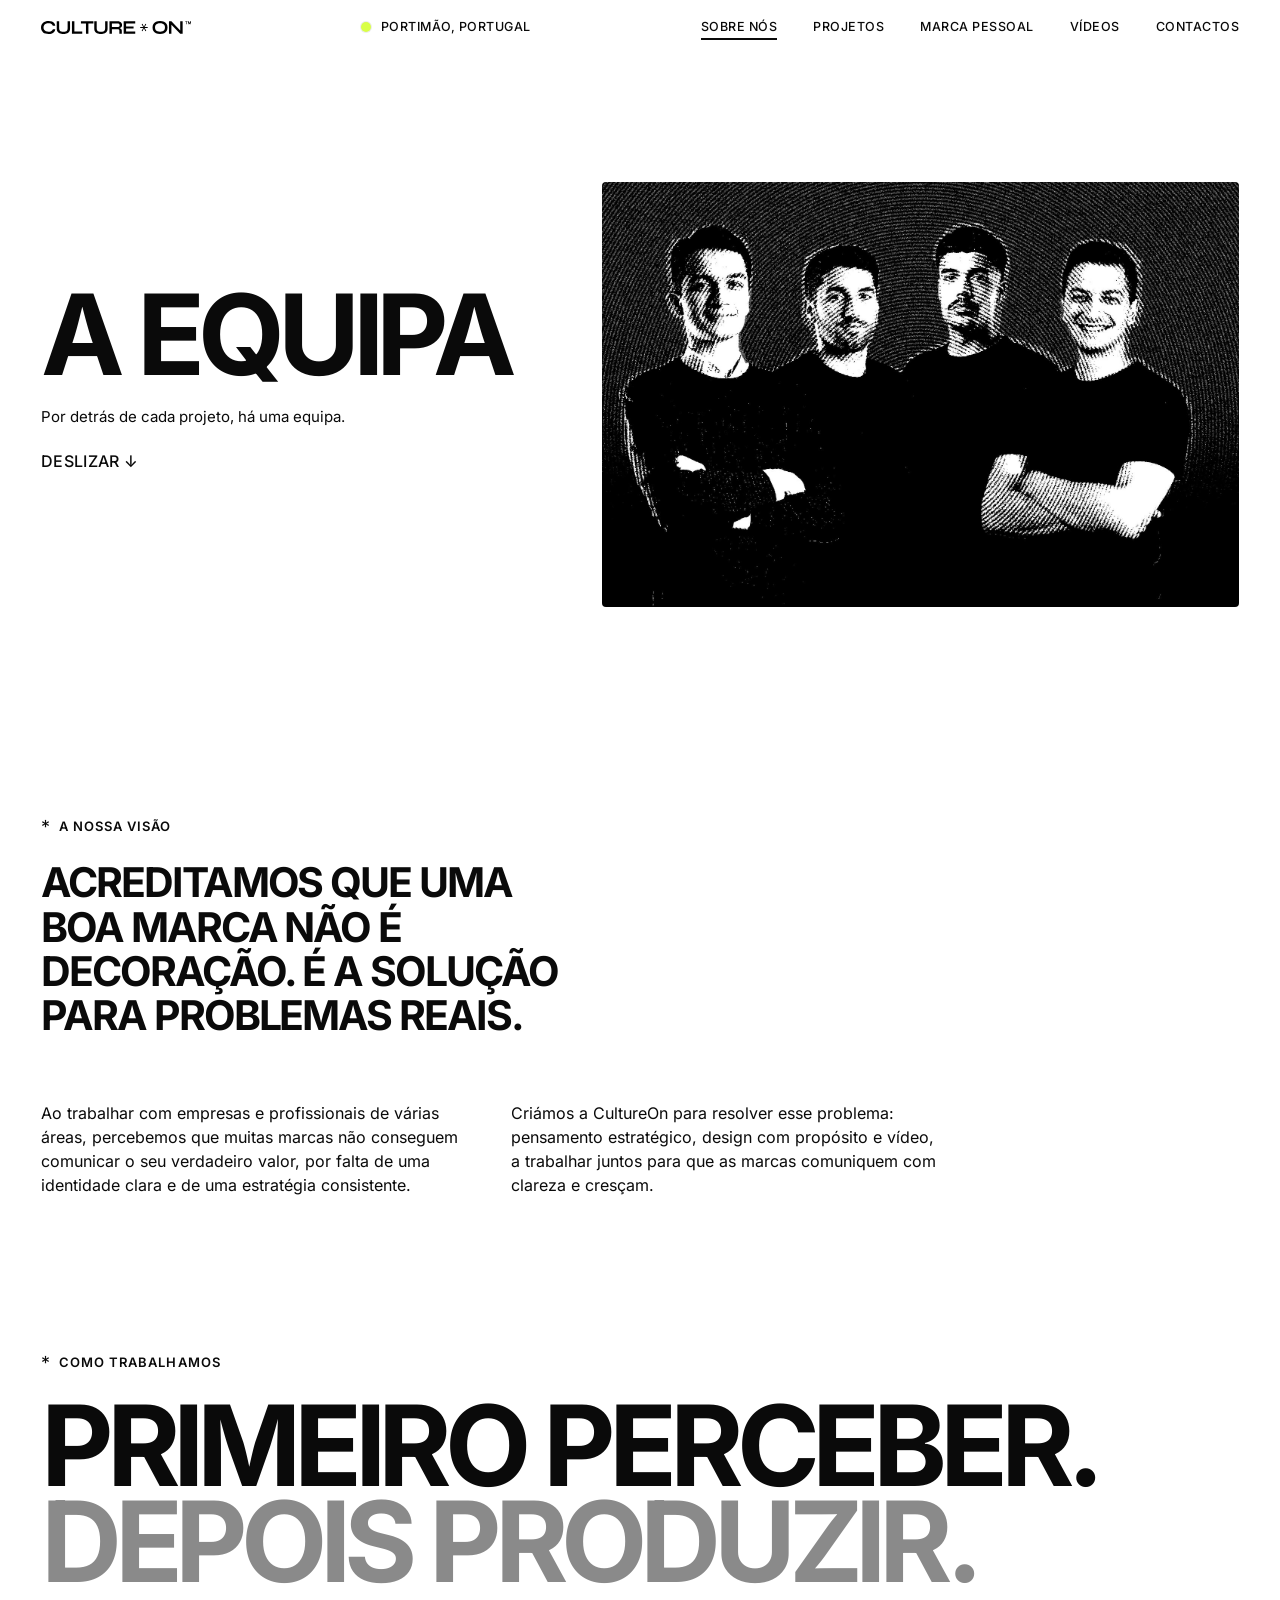
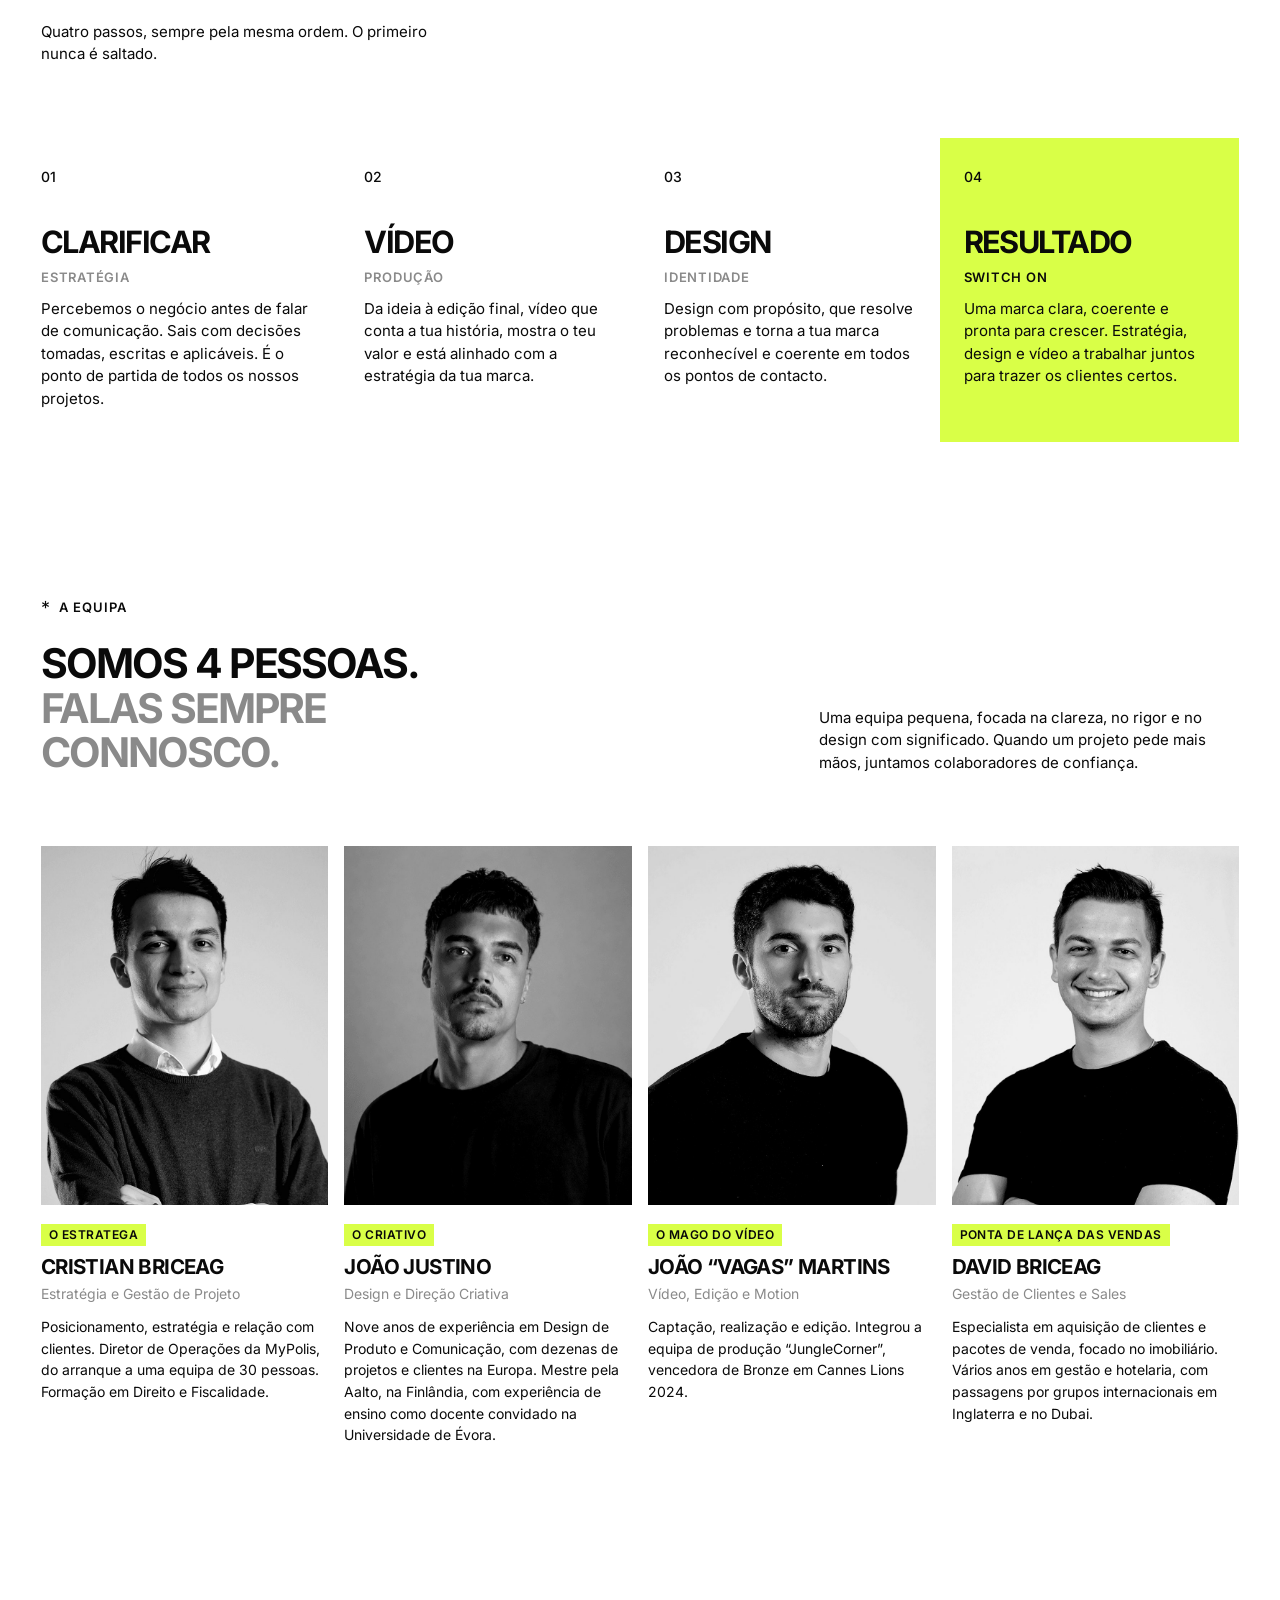
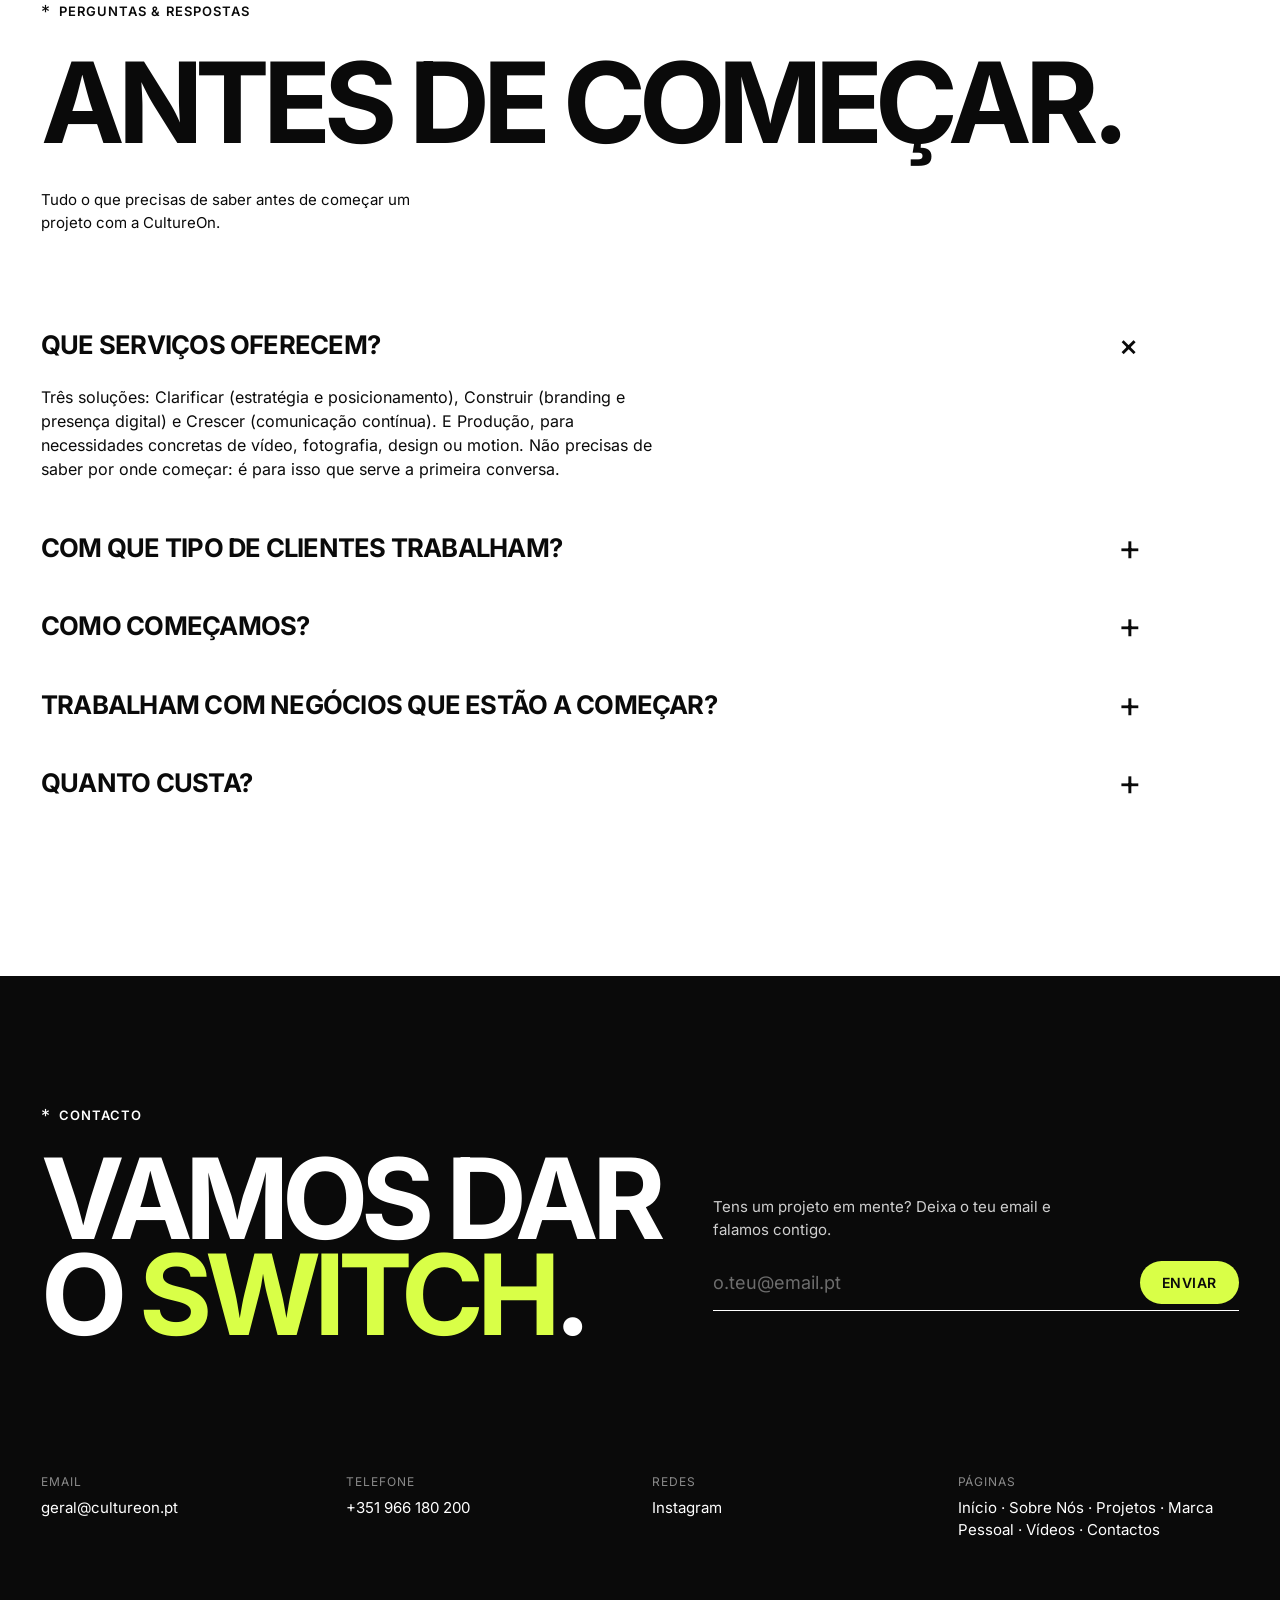
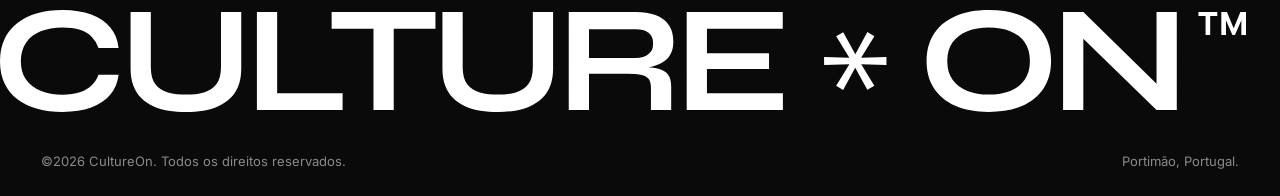
==== about/index.html @ 832c9f86 "Contactos: 'Somos poucos' na segunda linha Co-Authored-By: Claude Opus 5.5 <noreply@anthropic.com> C" ====
<!DOCTYPE html>
<html lang="pt-PT">
<head>
  <meta charset="utf-8">
  <meta name="viewport" content="width=device-width, initial-scale=1">
  <title>Sobre Nós - CULTURE ON</title>
  <!--fav--><link rel="icon" href="../favicon.ico" sizes="any"><link rel="icon" type="image/png" href="../assets/icons/favicon-32.png" media="(prefers-color-scheme: light)"><link rel="icon" type="image/png" href="../assets/icons/favicon-dark-32.png" media="(prefers-color-scheme: dark)"><link rel="apple-touch-icon" href="../assets/icons/apple-touch-icon.png"><!--/fav-->
  <meta name="description" content="Por detrás de cada projeto, há uma equipa. Conhece a CultureOn: estratégia, vídeo e design em Portimão, Algarve.">
  <meta property="og:title" content="Sobre Nós - CULTURE ON">
  <meta property="og:image" content="../assets/img/equipa/equipa.jpg">
  <link rel="preload" href="../assets/fonts/inter-latin-700-normal.woff2" as="font" type="font/woff2" crossorigin>
  <link rel="stylesheet" href="../styles.css?v=e3ad0332">
</head>
<body>

<header class="nav">
  <a href="../" class="nav__logo" aria-label="CultureOn - início">
    <img src="../assets/img/logo.svg" alt="Culture On" width="150" height="12">
  </a>
  <span class="nav__place"><i class="dot" aria-hidden="true"></i>Portimão, Portugal</span>
  <nav class="nav__links" aria-label="Principal">
    <a href="./" aria-current="page">Sobre Nós</a>
    <a href="../projetos/">Projetos</a>
    <a href="../marca-pessoal/">Marca Pessoal</a>
    <a href="../os-nossos-videos/">Vídeos</a>
    <a href="../contactos/">Contactos</a>
  </nav>
  <button class="nav__toggle" aria-label="Abrir menu" aria-expanded="false"><span></span><span></span></button>
</header>

<main>

  <!-- HERO -->
  <section class="hero hero--page hero--team">
    <h1 class="hero__title is-title" style="--fit: 3.48">
      <span>A equipa</span>
    </h1>
    <div class="hero__side">
      <p class="hero__lead">Por detrás de cada projeto, há uma equipa.</p>
      <a href="#visao" class="hero__scroll">Deslizar <span aria-hidden="true">↓</span></a>
    </div>
    <figure class="team-photo">
      <img src="../assets/img/equipa/equipa.jpg" alt="A equipa da CultureOn: Cristian Briceag, João Justino, João Martins e David Briceag">
    </figure>
  </section>


  <!-- VISÃO -->
  <section class="section vision" id="visao">
    <p class="eyebrow">A nossa visão</p>
    <p class="about__statement reveal is-sub">Acreditamos que uma boa marca não é decoração. É a solução para problemas reais.</p>
    <div class="about__cols about__cols--single">
      <p>Ao trabalhar com empresas e profissionais de várias áreas, percebemos que muitas marcas não conseguem comunicar o seu verdadeiro valor, por falta de uma identidade clara e de uma estratégia consistente.</p>
      <p>Criámos a CultureOn para resolver esse problema: pensamento estratégico, design com propósito e vídeo, a trabalhar juntos para que as marcas comuniquem com clareza e cresçam.</p>
    </div>
  </section>

  <!-- COMO TRABALHAMOS -->
  <section class="section process">
    <header class="section__head section__head--split">
      <div>
        <p class="eyebrow">Como trabalhamos</p>
        <h2 class="section__title is-title" style="--fit: 5.14">Primeiro perceber.<br><span class="muted">Depois produzir.</span></h2>
      </div>
      <div class="section__aside">
        <p>Quatro passos, sempre pela mesma ordem.<br class="br-m"> O primeiro nunca é saltado.</p>
      </div>
    </header>

    <ol class="steps">
      <li class="step reveal">
        <span class="step__num">01</span>
        <h3 class="step__name">Clarificar</h3>
        <p class="step__tag">Estratégia</p>
        <p>Percebemos o negócio antes de falar de comunicação. Sais com decisões tomadas, escritas e aplicáveis. É o ponto de partida de todos os nossos projetos.</p>
      </li>
      <li class="step reveal">
        <span class="step__num">02</span>
        <h3 class="step__name">Vídeo</h3>
        <p class="step__tag">Produção</p>
        <p>Da ideia à edição final, vídeo que conta a tua história, mostra o teu valor e está alinhado com a estratégia da tua marca.</p>
      </li>
      <li class="step reveal">
        <span class="step__num">03</span>
        <h3 class="step__name">Design</h3>
        <p class="step__tag">Identidade</p>
        <p>Design com propósito, que resolve problemas e torna a tua marca reconhecível e coerente em todos os pontos de contacto.</p>
      </li>
      <li class="step step--result reveal">
        <span class="step__num">04</span>
        <h3 class="step__name">Resultado</h3>
        <p class="step__tag">Switch ON</p>
        <p>Uma marca clara, coerente e pronta para crescer. Estratégia, design e vídeo a trabalhar juntos para trazer os clientes certos.</p>
      </li>
    </ol>
  </section>

  <!-- EQUIPA -->
  <section class="section team" id="equipa">
    <header class="section__head section__head--split">
      <div>
        <p class="eyebrow">A equipa</p>
        <h2 class="section__title is-sub">Somos 4 pessoas.<br><span class="muted">Falas sempre connosco.</span></h2>
      </div>
      <div class="section__aside">
        <p>Uma equipa pequena, focada na clareza, no rigor e no design com significado. Quando um projeto pede mais mãos, juntamos colaboradores de confiança.</p>
      </div>
    </header>

    <ul class="team__grid">
      <li class="member reveal">
        <div class="member__img"><img src="../assets/img/equipa/cristian-briceag.jpg" alt="Cristian Briceag" loading="lazy"></div>
        <p class="member__nick">O Estratega</p>
        <h3 class="member__name">Cristian Briceag</h3>
        <p class="member__role">Estratégia e Gestão de Projeto</p>
        <p class="member__bio">Posicionamento, estratégia e relação com clientes. Diretor de Operações da MyPolis, do arranque a uma equipa de 30 pessoas. Formação em Direito e Fiscalidade.</p>
      </li>
      <li class="member reveal">
        <div class="member__img"><img src="../assets/img/equipa/joao-justino.jpg" alt="João Justino" loading="lazy"></div>
        <p class="member__nick">O Criativo</p>
        <h3 class="member__name">João Justino</h3>
        <p class="member__role">Design e Direção Criativa</p>
        <p class="member__bio">Nove anos de experiência em Design de Produto e Comunicação, com dezenas de projetos e clientes na Europa. Mestre pela Aalto, na Finlândia, com experiência de ensino como docente convidado na Universidade de Évora.</p>
      </li>
      <li class="member reveal">
        <div class="member__img"><img src="../assets/img/equipa/joao-martins.jpg" alt="João Vagas Martins" loading="lazy"></div>
        <p class="member__nick">O Mago do Vídeo</p>
        <h3 class="member__name">João “Vagas” Martins</h3>
        <p class="member__role">Vídeo, Edição e Motion</p>
        <p class="member__bio">Captação, realização e edição. Integrou a equipa de produção “JungleCorner”, vencedora de Bronze em Cannes Lions 2024.</p>
      </li>
      <li class="member reveal">
        <div class="member__img"><img src="../assets/img/equipa/david-briceag.jpg" alt="David Briceag" loading="lazy"></div>
        <p class="member__nick">Ponta de Lança das Vendas</p>
        <h3 class="member__name">David Briceag</h3>
        <p class="member__role">Gestão de Clientes e Sales</p>
        <p class="member__bio">Especialista em aquisição de clientes e pacotes de venda, focado no imobiliário. Vários anos em gestão e hotelaria, com passagens por grupos internacionais em Inglaterra e no Dubai.</p>
      </li>
    </ul>
  </section>

  <!-- FAQ -->
  <section class="section faq">
    <header class="section__head section__head--split">
      <div>
        <p class="eyebrow">Perguntas &amp; respostas</p>
        <h2 class="section__title is-title" style="--fit: 5.19; --lh: 1">Antes de começar.</h2>
      </div>
      <div class="section__aside">
        <p>Tudo o que precisas de saber antes de começar um projeto com a CultureOn.</p>
      </div>
    </header>

    <div class="faq__list">
      <details class="faq__item" open>
        <summary>Que serviços oferecem?</summary>
        <p>Três soluções: Clarificar (estratégia e posicionamento), Construir (branding e presença digital) e Crescer (comunicação contínua). E Produção, para necessidades concretas de vídeo, fotografia, design ou motion. Não precisas de saber por onde começar: é para isso que serve a primeira conversa.</p>
      </details>
      <details class="faq__item">
        <summary>Com que tipo de clientes trabalham?</summary>
        <p>Empresas, marcas e profissionais que querem comunicar melhor: de negócios locais e marcas de produto a empresas industriais e profissionais que querem construir a sua marca pessoal.</p>
      </details>
      <details class="faq__item">
        <summary>Como começamos?</summary>
        <p>Envia-nos uma mensagem com a tua ideia. Marcamos uma primeira conversa para conhecer o teu negócio e objetivos e, a partir daí, apresentamos uma proposta à tua medida. Todos os projetos arrancam com o Clarificar, para tomarmos as decisões certas antes de criar.</p>
      </details>
      <details class="faq__item">
        <summary>Trabalham com negócios que estão a começar?</summary>
        <p>Sim. Ajudamos marcas novas a nascer com uma base sólida, da estratégia à identidade visual. É nesta fase que o Clarificar faz mais diferença: tomar as decisões certas desde o início poupa tempo e dinheiro mais tarde.</p>
      </details>
      <details class="faq__item">
        <summary>Quanto custa?</summary>
        <p>Depende do âmbito, por isso não publicamos preços. Depois da primeira conversa, recebes uma proposta com âmbito, prazos e investimento. Na Produção, o orçamento é por meia jornada, jornada ou projeto.</p>
      </details>
    </div>
  </section>

</main>

<!-- CONTACTO / FOOTER -->
<footer class="footer" id="contacto">
  <div class="footer__top">
    <div>
      <p class="eyebrow eyebrow--light">Contacto</p>
      <h2 class="footer__title is-title" style="--fit: 4.15">Vamos<br class="br-m"> dar<br class="br-d"><span class="sp-m">&nbsp;</span>o<br class="br-m"> <span class="accent">switch</span>.</h2>
    </div>
    <form class="form" action="https://formspree.io/f/SEU_ID" method="POST">
      <label for="email">Tens um projeto em mente? Deixa o teu email e falamos contigo.</label>
      <div class="form__row">
        <input id="email" name="email" type="email" placeholder="o.teu@email.pt" required autocomplete="email">
        <button type="submit">Enviar</button>
      </div>
      <p class="form__status" role="status" aria-live="polite"></p>
    </form>
  </div>

  <div class="footer__info">
    <div>
      <p class="footer__label">Email</p>
      <a href="mailto:geral@cultureon.pt">geral@cultureon.pt</a>
    </div>
    <div>
      <p class="footer__label">Telefone</p>
      <a href="tel:+351966180200">+351 966 180 200</a>
    </div>
    <div>
      <p class="footer__label">Redes</p>
      <a href="https://www.instagram.com/cultureon.pt">Instagram</a>
    </div>
    <div>
      <p class="footer__label">Páginas</p>
      <a href="../">Início</a> · <a href="./">Sobre Nós</a> · <a href="../projetos/">Projetos</a> · <a href="../marca-pessoal/">Marca Pessoal</a> · <a href="../os-nossos-videos/">Vídeos</a> · <a href="../contactos/">Contactos</a>
    </div>
  </div>

  <div class="footer__marquee" aria-hidden="true"><div class="marquee__track"><div class="marquee__group"><img src="../assets/img/logo-white.svg" alt="" width="1840" height="151"><img src="../assets/img/logo-white.svg" alt="" width="1840" height="151"><img src="../assets/img/logo-white.svg" alt="" width="1840" height="151"><img src="../assets/img/logo-white.svg" alt="" width="1840" height="151"></div><div class="marquee__group"><img src="../assets/img/logo-white.svg" alt="" width="1840" height="151"><img src="../assets/img/logo-white.svg" alt="" width="1840" height="151"><img src="../assets/img/logo-white.svg" alt="" width="1840" height="151"><img src="../assets/img/logo-white.svg" alt="" width="1840" height="151"></div></div></div>

  <div class="footer__bottom">
    <span>©2026 CultureOn. Todos os direitos reservados.</span>
    <span>Portimão, Portugal.</span>
  </div>
</footer>

<script src="../main.js?v=7b4bc948"></script>
</body>
</html>
---- styles.css ----
/* CultureOn
   Títulos: Inter Bold (espaçamento apertado) · Corpo: Inter · Cores: preto, branco, acento #D9FF47 */

@font-face { font-family: "Inter"; font-style: normal; font-weight: 400; font-display: swap; src: url("assets/fonts/inter-latin-400-normal.woff2") format("woff2"); }
@font-face { font-family: "Inter"; font-style: normal; font-weight: 500; font-display: swap; src: url("assets/fonts/inter-latin-500-normal.woff2") format("woff2"); }
@font-face { font-family: "Inter"; font-style: normal; font-weight: 700; font-display: swap; src: url("assets/fonts/inter-latin-700-normal.woff2") format("woff2"); }
@font-face { font-family: "Inter"; font-style: normal; font-weight: 600; font-display: swap; src: url("assets/fonts/inter-latin-600-normal.woff2") format("woff2"); }

:root {
  --black: #0a0a0a;
  --white: #ffffff;
  --grey: #f2f2f2;
  --mid: #8a8a8a;
  --line: #e2e2e2;
  --accent: #d9ff47;
  --pad: clamp(20px, 3.2vw, 48px);
  --display: "Inter", system-ui, sans-serif;
  --body: "Inter", system-ui, sans-serif;
}

*, *::before, *::after { box-sizing: border-box; }
html { scroll-behavior: smooth; }
body {
  margin: 0;
  font-family: var(--body);
  font-size: 16px;
  line-height: 1.5;
  color: var(--black);
  background: var(--white);
  -webkit-font-smoothing: antialiased;
  overflow-x: clip;
}
img, video { display: block; max-width: 100%; }
a { color: inherit; text-decoration: none; }
ul, ol { list-style: none; margin: 0; padding: 0; }
h1, h2, h3, p, figure { margin: 0; }
::selection { background: var(--accent); color: var(--black); }

.accent { color: var(--accent); }
.accent-bg { background: var(--accent); padding: 0 .12em; }
.muted { color: var(--mid); }
mark { background: var(--accent); color: inherit; padding: 0 .08em; }

/* ---------- NAV ---------- */
.nav {
  position: sticky; top: 0; z-index: 50;
  display: grid; grid-template-columns: 1fr auto 1fr; align-items: center;
  padding: 18px var(--pad);
  background: rgba(255,255,255,.88);
  backdrop-filter: blur(10px); -webkit-backdrop-filter: blur(10px);
  border-bottom: 1px solid transparent;
  transition: border-color .3s;
}
.nav.is-scrolled { border-color: var(--line); }
.nav__logo img { width: 150px; height: auto; }
.nav__place { font-size: 14px; display: flex; align-items: center; gap: 8px; }
.dot { width: 10px; height: 10px; border-radius: 50%; background: var(--accent); box-shadow: 0 0 0 1px rgba(0,0,0,.08); animation: pulse 2.4s infinite; }
@keyframes pulse { 50% { box-shadow: 0 0 0 6px rgba(217,255,71,.35); } }
.nav__links { justify-self: end; display: flex; gap: 28px; font-size: 14px; font-weight: 500; }
.nav__links a { position: relative; }
.nav__links a::after {
  content: ""; position: absolute; left: 0; right: 0; bottom: -3px; height: 2px;
  background: var(--black); transform: scaleX(0); transform-origin: left; transition: transform .25s;
}
.nav__links a:hover::after { transform: scaleX(1); }
.nav__toggle { display: none; }

/* ---------- HERO ---------- */
.hero, .case__head, .case__next, .footer { container-type: inline-size; }
.hero {
  display: grid; grid-template-columns: 1fr; gap: clamp(28px, 4vw, 56px);
  padding: clamp(80px, 14vh, 160px) var(--pad) clamp(40px, 6vh, 72px);
}
.hero__title {
  font-family: var(--display); font-weight: 700; text-transform: uppercase;
  /* --fit = largura (em) da palavra mais longa; garante que nunca sai do ecrã */
  font-size: min(112px, calc(100cqi / var(--fit, 8))); line-height: 1.08; letter-spacing: -.065em;
}
.hero__title span { display: block; }
.hero__title .accent { color: var(--accent); }
.hero__side { display: flex; justify-content: space-between; align-items: flex-end; gap: 24px 40px; flex-wrap: wrap; }
.hero__lead { max-width: 480px; font-size: clamp(15px, 1.05vw, 17px); line-height: 1.5; }
.hero__scroll { text-transform: uppercase; font-weight: 500; letter-spacing: .02em; }
.hero__scroll span { display: inline-block; animation: bob 1.6s ease-in-out infinite; }
@keyframes bob { 50% { transform: translateY(4px); } }

/* ---------- REEL ---------- */
.reel { padding: 0 var(--pad); }
.reel__track {
  display: grid; grid-auto-flow: column; grid-auto-columns: minmax(240px, 1fr); gap: 12px;
  overflow-x: auto; scroll-snap-type: x mandatory; scrollbar-width: none;
}
.reel__track::-webkit-scrollbar { display: none; }
.reel__item { aspect-ratio: 900 / 1100; background: var(--grey); overflow: hidden; scroll-snap-align: start; }
.reel__item video { width: 100%; height: 100%; object-fit: cover; }

/* ---------- SECTIONS ---------- */
.section { padding: clamp(80px, 12vw, 160px) var(--pad) 0; }
.eyebrow {
  display: inline-flex; align-items: center; gap: 8px;
  font-size: 13px; font-weight: 600; text-transform: uppercase; letter-spacing: .08em; margin-bottom: 24px;
}
.eyebrow::before { content: "*"; font-weight: 400; font-size: 18px; line-height: 1; }
.section__title {
  font-family: var(--display); font-weight: 700; text-transform: uppercase;
  font-size: clamp(26px, 3.2vw, 48px); line-height: 1.08; letter-spacing: -.065em; max-width: 16ch;
}
.section__head { margin-bottom: clamp(40px, 6vw, 72px); }
.section__head--split { display: flex; justify-content: space-between; align-items: flex-end; gap: 32px; flex-wrap: wrap; }
.section__aside { max-width: 420px; display: flex; flex-direction: column; gap: 16px; font-size: 15px; line-height: 1.5; }
.pill {
  display: inline-block; background: var(--accent); border-radius: 999px;
  padding: 0 .35em; line-height: 1.05; vertical-align: .04em;
}
.link-arrow { font-weight: 600; text-transform: uppercase; font-size: 14px; letter-spacing: .04em; display: inline-flex; gap: 8px; }
.link-arrow span { transition: transform .25s; }
.link-arrow:hover span { transform: translateX(5px); }

/* ---------- SERVICES ---------- */
.services__list { border-top: 1px solid var(--black); }
.service {
  display: grid; grid-template-columns: 80px 1fr 1fr; gap: var(--pad); align-items: start;
  padding: 32px 0; border-bottom: 1px solid var(--black);
  transition: background .3s, padding .3s;
}
.service:hover { background: var(--accent); padding-left: 16px; padding-right: 16px; }
.service__num { font-size: 14px; font-weight: 500; padding-top: .6em; }
.service__name {
  font-family: var(--display); font-weight: 700; text-transform: uppercase;
  font-size: clamp(24px, 3vw, 44px); line-height: 1.08; letter-spacing: -.05em;
}
.service__name sup { font-family: var(--body); font-weight: 400; font-size: .5em; }
.service__body p { max-width: 46ch; margin-bottom: 18px; }
.tags { display: flex; flex-wrap: wrap; gap: 8px; }
.tags li { border: 1px solid var(--black); border-radius: 999px; padding: 4px 12px; font-size: 13px; font-weight: 500; }

/* ---------- PROJECTS ---------- */
.projects__grid { display: grid; grid-template-columns: 1fr 1fr; gap: clamp(24px, 3vw, 40px) 16px; }
.project__img { aspect-ratio: 16 / 10; overflow: hidden; background: var(--grey); margin-bottom: 14px; }
.project__img img { width: 100%; height: 100%; object-fit: cover; transition: transform .7s cubic-bezier(.2,.7,.2,1); }
.project:hover .project__img img { transform: scale(1.04); }
.project__meta { display: flex; justify-content: space-between; align-items: baseline; gap: 12px; }
.project__meta h3 { font-family: var(--display); font-weight: 700; font-size: clamp(18px, 1.6vw, 24px); text-transform: uppercase; letter-spacing: -.03em; }
.project__meta span { font-size: 14px; color: var(--mid); }
.project__tags { font-size: 14px; color: var(--mid); margin-top: 4px; }

/* ---------- ABOUT ---------- */
.about__statement {
  font-family: var(--display); font-weight: 700; text-transform: uppercase;
  font-size: clamp(24px, 3.2vw, 48px); line-height: 1.08; letter-spacing: -.065em; max-width: 20ch;
  margin-bottom: clamp(40px, 5vw, 64px);
}
.about__statement sup { font-size: .35em; }
.about__cols { display: grid; grid-template-columns: 1fr 1fr auto; gap: var(--pad); align-items: start; max-width: 1100px; margin-left: auto; }

/* ---------- CLIENTS ---------- */
.clients { padding-bottom: clamp(80px, 12vw, 160px); }
.clients__title {
  font-family: var(--display); font-weight: 700; text-transform: uppercase;
  font-size: clamp(24px, 2.6vw, 40px); letter-spacing: -.03em; margin-bottom: 32px;
}
.clients__grid { display: grid; grid-template-columns: repeat(6, minmax(0, 1fr)); border-top: 1px solid var(--line); border-left: 1px solid var(--line); }
.clients__grid li {
  aspect-ratio: 3 / 2; position: relative;
  border-right: 1px solid var(--line); border-bottom: 1px solid var(--line);
}
.clients__grid img { position: absolute; inset: 22% 16%; width: 68%; height: 56%; object-fit: contain; filter: grayscale(1); opacity: .75; transition: opacity .25s; }
.clients__grid li:hover img { opacity: 1; }

/* ---------- FOOTER ---------- */
.footer { background: var(--black); color: var(--white); padding: clamp(72px, 10vw, 140px) var(--pad) 24px; overflow: hidden; }
.eyebrow--light { color: var(--white); }
.footer__top { display: grid; grid-template-columns: 1.2fr 1fr; gap: var(--pad); align-items: end; margin-bottom: clamp(56px, 8vw, 110px); }
.footer__title {
  font-family: var(--display); font-weight: 700; text-transform: uppercase;
  font-size: clamp(36px, 5vw, 76px); line-height: 1.08; letter-spacing: -.065em;
}
.footer__top > * { min-width: 0; }
.form button { flex-shrink: 0; }
.form label { display: block; font-size: 15px; color: #cfcfcf; margin-bottom: 14px; max-width: 40ch; }
.form__row { display: flex; border-bottom: 1px solid var(--white); }
.form input {
  flex: 1; min-width: 0; background: none; border: 0; color: var(--white);
  font: inherit; font-size: 18px; padding: 14px 0; outline: none;
}
.form input::placeholder { color: #6d6d6d; }
.form button {
  background: var(--accent); color: var(--black); border: 0; cursor: pointer;
  font: 600 14px var(--body); text-transform: uppercase; letter-spacing: .04em;
  padding: 0 22px; margin: 6px 0; border-radius: 999px; transition: transform .2s;
}
.form button:hover { transform: scale(1.04); }
.form__status { min-height: 1.5em; margin-top: 10px; font-size: 14px; color: var(--accent); }

.footer__info { display: grid; grid-template-columns: repeat(4, 1fr); gap: 24px; padding: 28px 0; border-top: 1px solid #2a2a2a; font-size: 15px; }
.footer__info a:hover { color: var(--accent); }
.footer__label { font-size: 12px; text-transform: uppercase; letter-spacing: .08em; color: var(--mid); margin-bottom: 6px; }
/* Logo em loop, da direita para a esquerda */
.footer__marquee { overflow: hidden; margin: 32px calc(var(--pad) * -1); padding: 8px 0; }
.marquee__track { display: flex; width: max-content; animation: marquee 32s linear infinite; }
.marquee__group { display: flex; flex-shrink: 0; }
.marquee__group img { height: clamp(44px, 8vw, 120px); width: auto; max-width: none; margin-right: clamp(40px, 6vw, 96px); }
@keyframes marquee { to { transform: translateX(-50%); } }
.footer__marquee:hover .marquee__track { animation-play-state: paused; }
.footer__bottom { display: flex; justify-content: space-between; font-size: 13px; color: var(--mid); }

/* ================= SOBRE ================= */
.nav__links a[aria-current="page"]::after { transform: scaleX(1); }
.hero--page .hero__title { font-size: min(84px, calc(100cqi / var(--fit, 8))); }
.team-photo { margin: 0 var(--pad); aspect-ratio: 16 / 8; overflow: hidden; background: var(--black); }
.team-photo img { width: 100%; height: 100%; object-fit: cover; object-position: center 30%; }
.about__cols--single { grid-template-columns: 1fr 1fr; max-width: 900px; }

.steps { display: grid; grid-template-columns: repeat(4, minmax(0, 1fr)); border-top: 1px solid var(--black); }
.step { padding: 28px 24px 32px 0; border-right: 1px solid var(--line); display: flex; flex-direction: column; gap: 10px; }
.step + .step { padding-left: 24px; }
.step:last-child { border-right: 0; }
.step__num { font-size: 14px; font-weight: 500; margin-bottom: 28px; }
.step__name { font-family: var(--display); font-weight: 700; text-transform: uppercase; font-size: clamp(24px, 2.4vw, 36px); line-height: 1.08; letter-spacing: -.05em; }
.step__tag { font-size: 13px; font-weight: 600; text-transform: uppercase; letter-spacing: .06em; color: var(--mid); }
.step p:last-child { font-size: 15px; }
.step--result { background: var(--accent); padding-left: 24px; padding-right: 24px; }
.step--result .step__tag { color: var(--black); }

.team__grid { display: grid; grid-template-columns: repeat(4, minmax(0, 1fr)); gap: 16px; }
.member__img { aspect-ratio: 4 / 5; overflow: hidden; background: var(--grey); margin-bottom: 16px; }
.member__img img { width: 100%; height: 100%; object-fit: cover; filter: grayscale(1); transition: transform .7s cubic-bezier(.2,.7,.2,1); }
.member:hover .member__img img { transform: scale(1.04); }
.member__nick { display: inline-block; background: var(--accent); font-size: 12px; font-weight: 600; text-transform: uppercase; letter-spacing: .04em; padding: 2px 8px; margin-bottom: 10px; }
.member__name { font-family: var(--display); font-weight: 700; text-transform: uppercase; font-size: clamp(18px, 1.6vw, 22px); letter-spacing: -.03em; line-height: 1.1; }
.member__role { font-size: 14px; color: var(--mid); margin: 4px 0 12px; }
.member__bio { font-size: 14px; line-height: 1.55; }

.faq { padding-bottom: clamp(80px, 12vw, 160px); }
.faq__list { border-top: 1px solid var(--black); max-width: 1100px; margin-left: auto; }
.faq__item { border-bottom: 1px solid var(--black); }
.faq__item summary {
  list-style: none; cursor: pointer; display: flex; justify-content: space-between; align-items: center; gap: 24px;
  padding: 26px 0; font-family: var(--display); font-weight: 700; text-transform: uppercase;
  font-size: clamp(18px, 2vw, 28px); letter-spacing: -.03em;
}
.faq__item summary::-webkit-details-marker { display: none; }
.faq__item summary::after { content: "+"; font-family: var(--body); font-weight: 400; font-size: 1.4em; line-height: 1; transition: transform .25s; }
.faq__item[open] summary::after { transform: rotate(45deg); }
.faq__item summary:hover { color: var(--mid); }
.faq__item p { max-width: 62ch; padding: 0 0 28px; }

@media (max-width: 900px) {
  .team-photo { aspect-ratio: 4 / 3; }
  .about__cols--single { grid-template-columns: 1fr; }
  .steps { grid-template-columns: 1fr; }
  .step, .step + .step { padding: 24px 0; border-right: 0; border-bottom: 1px solid var(--line); }
  .step__num { margin-bottom: 8px; }
  .step.step--result { padding: 28px 22px 32px; margin-top: 8px; }
  .team__grid { grid-template-columns: 1fr 1fr; gap: 24px 12px; }
}

/* ================= COMPONENTES PARTILHADOS ================= */
.hero--compact { padding-top: clamp(64px, 10vh, 120px); }
.hero--page .hero__title--md { font-size: min(64px, calc(100cqi / var(--fit, 8))); line-height: 1.08; }
.hero__title--md span span { display: inline; }
.accent-inline { background: var(--accent); padding: 0 .08em; }
.section--tight { padding-top: clamp(24px, 4vw, 48px); }

.filters { display: flex; flex-wrap: wrap; gap: 8px; margin-bottom: 32px; }
.filters--end { justify-content: flex-end; margin: 0; }
.chip {
  font: 500 14px var(--body); color: var(--black); background: none; cursor: pointer;
  border: 1px solid var(--black); border-radius: 999px; padding: 7px 16px; transition: background .2s;
}
.chip:hover, .chip.is-active { background: var(--accent); }
.filters__empty { padding: 40px 0; color: var(--mid); }
.project.is-hidden { display: none; }

.btn {
  display: inline-flex; align-items: center; gap: 10px; cursor: pointer;
  background: var(--black); color: var(--white); border: 0; border-radius: 999px;
  font: 600 14px var(--body); text-transform: uppercase; letter-spacing: .04em; padding: 16px 26px;
  transition: background .2s, color .2s;
}
.btn:hover { background: var(--accent); color: var(--black); }
.cta-band {
  display: flex; justify-content: space-between; align-items: center; gap: 24px; flex-wrap: wrap;
  padding-bottom: clamp(80px, 10vw, 140px);
}
.cta-band__text { font-family: var(--display); font-weight: 700; text-transform: uppercase; font-size: clamp(24px, 2.8vw, 40px); line-height: 1.08; letter-spacing: -.065em; }

/* ================= CASO DE ESTUDO ================= */
.case__head { padding: clamp(48px, 8vh, 96px) var(--pad) clamp(32px, 4vw, 48px); }
.link-arrow--back { margin-bottom: 32px; }
.link-arrow--back:hover span { transform: translateX(-5px); }
.case__title { font-family: var(--display); font-weight: 700; text-transform: uppercase; font-size: min(72px, calc(100cqi / var(--fit, 8))); line-height: 1.08; letter-spacing: -.065em; margin-bottom: clamp(32px, 4vw, 56px); }
.case__meta { display: grid; grid-template-columns: repeat(4, minmax(0, 1fr)); gap: 24px; margin: 0; border-top: 1px solid var(--black); padding-top: 20px; }
.case__meta dt { font-size: 12px; text-transform: uppercase; letter-spacing: .08em; color: var(--mid); margin-bottom: 6px; }
.case__meta dd { margin: 0; font-size: 15px; font-weight: 500; }
.case__cover { margin: 0 var(--pad); aspect-ratio: 16 / 9; overflow: hidden; background: var(--grey); }
.case__cover img { width: 100%; height: 100%; object-fit: cover; }
.case__body { padding: clamp(64px, 9vw, 128px) var(--pad); display: grid; gap: clamp(40px, 5vw, 72px); max-width: 1200px; margin-left: auto; }
.case__block { display: grid; grid-template-columns: 1fr 1.6fr; gap: var(--pad); border-top: 1px solid var(--black); padding-top: 20px; }
.case__block h2 { font-family: var(--display); font-weight: 700; text-transform: uppercase; font-size: clamp(20px, 2vw, 28px); letter-spacing: -.03em; line-height: 1.08; }
.case__block p { font-size: clamp(15px, 1.05vw, 17px); line-height: 1.6; max-width: 68ch; }
.case__gallery { display: grid; grid-template-columns: 1fr 1fr; gap: 16px; padding: 0 var(--pad) clamp(64px, 9vw, 128px); }
.case__gallery figure { margin: 0; background: var(--grey); }
.case__gallery figure.is-wide { grid-column: 1 / -1; }
.case__gallery img { width: 100%; height: auto; }
.case__next {
  display: flex; flex-direction: column; gap: 8px; padding: clamp(48px, 7vw, 96px) var(--pad);
  border-top: 1px solid var(--black); transition: background .3s;
}
.case__next:hover { background: var(--accent); }
.case__next-label { font-size: 13px; font-weight: 600; text-transform: uppercase; letter-spacing: .08em; }
.case__next-title { font-family: var(--display); font-weight: 700; text-transform: uppercase; font-size: min(64px, calc(100cqi / var(--fit, 8))); line-height: 1.08; letter-spacing: -.065em; }

/* ================= VÍDEOS ================= */
.vsection { --ratio: 9 / 16; }
.vsection + .vsection { padding-top: clamp(64px, 8vw, 112px); }
.vsection__head { display: flex; align-items: baseline; gap: 20px; border-bottom: 1px solid var(--black); padding-bottom: 16px; margin-bottom: 24px; }
.vsection__num { font-size: 14px; font-weight: 500; }
.vsection__head .section__title { max-width: none; }
.vsection__count { margin-left: auto; font-size: 14px; color: var(--mid); }
.vgrid { display: grid; grid-template-columns: repeat(4, minmax(0, 1fr)); gap: 28px 12px; }
.vcard__player {
  position: relative; display: block; width: 100%; aspect-ratio: var(--ratio); padding: 0; border: 0; cursor: pointer;
  background: var(--black); overflow: hidden; margin-bottom: 12px;
}
.vcard__player img { width: 100%; height: 100%; object-fit: cover; opacity: .9; transition: transform .6s cubic-bezier(.2,.7,.2,1), opacity .3s; }
.vcard__player:hover img { transform: scale(1.04); opacity: 1; }
.vcard__player iframe { position: absolute; inset: 0; width: 100%; height: 100%; border: 0; }
.vcard__play {
  position: absolute; left: 50%; top: 50%; width: 64px; height: 64px; margin: -32px 0 0 -32px;
  border-radius: 50%; background: var(--accent); transition: transform .25s;
}
.vcard__play::after { content: ""; position: absolute; left: 26px; top: 21px; border-left: 16px solid var(--black); border-top: 11px solid transparent; border-bottom: 11px solid transparent; }
.vcard__player:hover .vcard__play { transform: scale(1.1); }
.vcard__name { font-family: var(--display); font-weight: 700; text-transform: uppercase; font-size: 17px; letter-spacing: -.03em; line-height: 1.15; }
.vcard__client { font-size: 14px; color: var(--mid); }

/* ================= CONTACTOS ================= */
.contact { display: grid; grid-template-columns: 1fr 1.5fr; gap: clamp(40px, 6vw, 96px); padding-bottom: clamp(80px, 10vw, 140px); align-items: start; }
.contact__info { display: grid; gap: 32px; border-top: 1px solid var(--black); padding-top: 24px; }
.contact__big { font-family: var(--display); font-weight: 700; font-size: clamp(18px, 1.7vw, 24px); line-height: 1.25; letter-spacing: -.03em; }
a.contact__big:hover { background: var(--accent); }
.contact__note { font-size: 14px; color: var(--mid); margin-top: 4px; }
.form--full { display: grid; grid-template-columns: 1fr 1fr; gap: 28px 24px; border-top: 1px solid var(--black); padding-top: 24px; }
.field { display: flex; flex-direction: column; gap: 8px; min-width: 0; margin: 0; padding: 0; border: 0; }
.field--wide, .field--chips { grid-column: 1 / -1; }
.field label, .field legend { font-size: 12px; font-weight: 600; text-transform: uppercase; letter-spacing: .08em; padding: 0; margin-bottom: 8px; }
.form--full input[type=text], .form--full input[type=email], .form--full input[type=tel], .form--full select, .form--full textarea {
  font: inherit; font-size: 17px; color: var(--black); background: none; border: 0; border-bottom: 1px solid var(--black);
  padding: 10px 0; outline: none; border-radius: 0; width: 100%; resize: vertical;
}
.form--full select { appearance: none; -webkit-appearance: none; background: url("data:image/svg+xml,%3Csvg xmlns='http://www.w3.org/2000/svg' width='12' height='8'%3E%3Cpath d='M1 1l5 5 5-5' fill='none' stroke='%230a0a0a' stroke-width='1.5'/%3E%3C/svg%3E") no-repeat right 4px center; }
.form--full input:focus, .form--full select:focus, .form--full textarea:focus { border-bottom-width: 2px; border-color: var(--black); background-color: rgba(217,255,71,.15); }
.form--full ::placeholder { color: #a5a5a5; }
.field--chips { flex-direction: row; flex-wrap: wrap; gap: 8px; }
.field--chips legend { width: 100%; }
.field--chips label { margin: 0; cursor: pointer; text-transform: none; letter-spacing: 0; font-weight: 500; font-size: 14px; }
.field--chips input { position: absolute; opacity: 0; pointer-events: none; }
.field--chips span { display: inline-block; border: 1px solid var(--black); border-radius: 999px; padding: 8px 18px; transition: background .2s; }
.field--chips input:checked + span { background: var(--accent); }
.field--chips input:focus-visible + span { outline: 2px solid var(--black); outline-offset: 2px; }
.form__submit { display: flex; align-items: center; gap: 20px; flex-wrap: wrap; }
.form--full .form__status { color: var(--black); margin: 0; }
.footer--compact { padding-top: 24px; }
.form--full label { color: var(--black); max-width: none; }
.form--full .btn { background: var(--black); color: var(--white); padding: 16px 26px; margin: 0; font-size: 14px; }
.form--full .btn:hover { background: var(--accent); color: var(--black); transform: none; }

@media (max-width: 900px) {
  .filters--end { justify-content: flex-start; }
  .case__meta { grid-template-columns: 1fr 1fr; }
  .case__block { grid-template-columns: 1fr; gap: 12px; }
  .vgrid { grid-template-columns: 1fr 1fr; }
  .case__gallery { grid-template-columns: 1fr; gap: 12px; }
  .vsection__head { flex-wrap: wrap; gap: 8px 16px; }
  .contact { grid-template-columns: 1fr; }
  .form--full { grid-template-columns: 1fr; }
}

/* ================= CASE STUDIES ================= */
.cases { display: grid; gap: 16px; padding-bottom: clamp(40px, 6vw, 80px); }
.cs { border: 1px solid var(--black); background: var(--white); transition: box-shadow .3s; }
.cs[open] { box-shadow: 8px 8px 0 var(--black); }
.cs__head {
  list-style: none; cursor: pointer; display: grid; grid-template-columns: minmax(0, 1fr) auto 40px;
  gap: 24px 40px; align-items: start; padding: clamp(24px, 3vw, 40px);
}
.cs__head::-webkit-details-marker { display: none; }
.cs__name { font-family: var(--display); font-weight: 700; text-transform: uppercase; font-size: clamp(28px, 3.4vw, 48px); line-height: 1.08; letter-spacing: -.05em; max-width: 9ch; }
.cs__role { font-size: 14px; font-weight: 600; text-transform: uppercase; letter-spacing: .06em; margin-top: 16px; }
.cs__sub { font-size: 13px; text-transform: uppercase; letter-spacing: .04em; color: var(--mid); margin-top: 2px; }
.cs__stats { display: flex; gap: clamp(20px, 3vw, 48px); }
.cs-stat { display: flex; flex-direction: column; min-width: 0; }
.cs-stat__value { font-family: var(--display); font-weight: 700; font-size: clamp(32px, 3.4vw, 52px); line-height: 1.08; letter-spacing: -.065em; }
.cs-stat__label { font-size: 12px; font-weight: 600; text-transform: uppercase; letter-spacing: .04em; margin-top: 8px; }
.cs-stat__note { font-size: 12px; color: var(--mid); margin-top: 2px; }
.cs-stat.is-placeholder .cs-stat__value { color: #c9c9c9; }
.cs__toggle { width: 40px; height: 40px; border: 1px solid var(--black); border-radius: 50%; position: relative; transition: background .2s, transform .3s; }
.cs__toggle::before, .cs__toggle::after { content: ""; position: absolute; left: 50%; top: 50%; width: 14px; height: 1.5px; background: var(--black); transform: translate(-50%, -50%); }
.cs__toggle::after { transform: translate(-50%, -50%) rotate(90deg); }
.cs[open] .cs__toggle { background: var(--accent); transform: rotate(45deg); }
.cs__head:hover .cs__toggle { background: var(--accent); }

.cs__body { display: grid; grid-template-columns: 1fr 1fr; border-top: 1px solid var(--line); margin: 0 clamp(24px, 3vw, 40px); padding: 32px 0 clamp(24px, 3vw, 40px); }
.cs__col { display: flex; flex-direction: column; gap: 14px; min-width: 0; }
.cs__col--before { padding-right: clamp(24px, 3vw, 48px); border-right: 1px solid var(--line); }
.cs__col--after { padding-left: clamp(24px, 3vw, 48px); }
.cs__tag { display: inline-block; border: 1px solid var(--black); border-radius: 999px; padding: 3px 12px; font-size: 12px; font-weight: 600; text-transform: uppercase; letter-spacing: .06em; }
.cs__tag--on { background: var(--accent); }
.cs__text { color: #555; max-width: 42ch; }
.cs__h { font-size: 15px; font-weight: 600; margin-top: 6px; }
.cs__list { display: grid; gap: 10px; }
.cs__list li { display: flex; gap: 12px; align-items: baseline; font-size: 15px; }
.cs__list li::before { content: "›"; flex: 0 0 20px; height: 20px; border-radius: 50%; background: var(--accent); display: grid; place-items: center; font-weight: 600; font-size: 13px; line-height: 20px; text-align: center; transform: translateY(2px); }
.cs-medias { display: grid; grid-template-columns: repeat(3, minmax(0, 1fr)); gap: 10px; margin-top: auto; padding-top: 24px; }
.cs-media { position: relative; aspect-ratio: 9 / 16; border-radius: 10px; overflow: hidden; background: var(--grey); }
.cs-media img { width: 100%; height: 100%; object-fit: cover; }
.cs-media.is-empty { display: grid; place-items: center; border: 1px dashed #bdbdbd; background: #fafafa; }
.cs-media.is-empty span { font-size: 12px; color: var(--mid); text-transform: uppercase; letter-spacing: .04em; text-align: center; padding: 8px; }
.cs-media__views { position: absolute; left: 8px; bottom: 8px; color: var(--white); font-size: 12px; font-weight: 600; text-shadow: 0 1px 4px rgba(0,0,0,.6); }
.cs__col--before .cs-media img { filter: grayscale(.6); }

@media (max-width: 900px) {
  .cs__head { grid-template-columns: minmax(0, 1fr) 40px; }
  .cs__stats { grid-column: 1 / -1; grid-row: 2; display: grid; grid-template-columns: repeat(3, minmax(0, 1fr)); gap: 12px; border-top: 1px solid var(--line); padding-top: 20px; }
  .cs__toggle { grid-column: 2; grid-row: 1; }
  .cs-stat__value { font-size: clamp(20px, 6vw, 30px); font-weight: 700; letter-spacing: -.065em; }
  .cs-stat__label { font-size: 11px; }
  .cs__body { grid-template-columns: 1fr; gap: 32px; }
  .cs__col--before { padding-right: 0; border-right: 0; border-bottom: 1px solid var(--line); padding-bottom: 32px; }
  .cs__col--after { padding-left: 0; }
  .cs[open] { box-shadow: 4px 4px 0 var(--black); }
}

/* ================= MARCA PESSOAL ================= */
.pill-label { display: inline-block; border: 1px solid var(--black); border-radius: 999px; padding: 6px 14px; font-size: 13px; font-weight: 600; text-transform: uppercase; letter-spacing: .06em; justify-self: start; }
.mp-hero .hero__side { align-items: center; }
.mp-video-wrap { padding: 0 var(--pad); }
.mp-video {
  position: relative; display: block; width: 100%; max-width: 1100px; margin: 0 auto; aspect-ratio: 16 / 9;
  padding: 0; border: 0; background: var(--black); overflow: hidden; cursor: pointer; border-radius: 16px;
}
.mp-video[disabled] { cursor: default; }
.mp-video { background: radial-gradient(circle at 50% 45%, #2a2a2a, var(--black) 70%); }
.mp-video__play { width: 88px; height: 88px; margin: -44px 0 0 -44px; }
.mp-video__play::after { left: 35px; top: 29px; border-left-width: 22px; border-top-width: 15px; border-bottom-width: 15px; }
.mp-video__soon { position: absolute; left: 50%; bottom: 24px; transform: translateX(-50%); color: var(--white); font-size: 13px; font-weight: 600; text-transform: uppercase; letter-spacing: .08em; white-space: nowrap; }
.mp-video:not([disabled]):hover .mp-video__play { transform: scale(1.08); }

.mp-reel { overflow: hidden; padding: clamp(40px, 6vw, 72px) 0 0; }
.mp-reel__track { display: flex; width: max-content; animation: marquee 50s linear infinite; }
.mp-reel:hover .mp-reel__track { animation-play-state: paused; }
.mp-reel__group { display: flex; gap: 12px; padding-right: 12px; }
.mp-card { width: clamp(150px, 16vw, 230px); aspect-ratio: 9 / 16; border-radius: 12px; overflow: hidden; background: var(--black); flex-shrink: 0; }
.mp-card video, .mp-card img { width: 100%; height: 100%; object-fit: cover; }
.mp-card__yt { position: relative; display: block; width: 100%; height: 100%; padding: 0; border: 0; cursor: pointer; background: var(--black); }
.mp-card__yt .vcard__play { width: 48px; height: 48px; margin: -24px 0 0 -24px; }
.mp-card__yt .vcard__play::after { left: 19px; top: 15px; border-left-width: 13px; border-top-width: 9px; border-bottom-width: 9px; }

.mp-steps { display: grid; grid-template-columns: repeat(4, minmax(0, 1fr)); gap: 12px; }
.mp-step { border: 1px solid var(--black); padding: 24px; display: flex; flex-direction: column; gap: 10px; transition: background .25s; }
.mp-step:hover { background: var(--accent); }
.mp-step__num { font-size: 14px; font-weight: 500; margin-bottom: 24px; }
.mp-step__name { font-family: var(--display); font-weight: 700; text-transform: uppercase; font-size: clamp(22px, 2vw, 30px); letter-spacing: -.05em; line-height: 1.08; }
.mp-step p { font-size: 15px; }

.mp-context__grid { display: grid; grid-template-columns: 1fr 1fr; gap: clamp(32px, 6vw, 96px); align-items: start; }
.about__statement--sm { font-size: clamp(24px, 3vw, 44px); margin-bottom: 0; }
.mp-context__text { display: grid; gap: 18px; max-width: 56ch; padding-top: 44px; }
.mp-context__label { margin-top: 12px; }
.mp-who li { background: var(--white); }

/* Identidade (secção escura) */
.mp-identity { background: var(--black); color: var(--white); margin-top: clamp(80px, 10vw, 140px); padding: clamp(72px, 10vw, 140px) var(--pad); }
.mp-identity__inner { max-width: 1400px; margin: 0 auto; }
.mp-identity__head { max-width: 900px; margin-bottom: clamp(48px, 6vw, 80px); container-type: inline-size; }
.mp-identity__title { font-family: var(--display); font-weight: 700; text-transform: uppercase; font-size: min(52px, calc(100cqi / 7.6)); line-height: 1.08; letter-spacing: -.065em; margin-bottom: 24px; }
.mp-identity__lead { font-size: clamp(15px, 1.05vw, 17px); line-height: 1.5; color: #cfcfcf; max-width: 64ch; }
.mp-two { display: grid; grid-template-columns: 1fr 1fr; gap: 16px; margin-bottom: clamp(48px, 6vw, 80px); }
.mp-two__item { border: 1px solid #333; padding: clamp(24px, 3vw, 40px); display: flex; flex-direction: column; gap: 14px; }
.mp-two__num { font-size: 14px; color: var(--accent); font-weight: 600; }
.mp-two__item h3 { font-family: var(--display); font-weight: 700; text-transform: uppercase; font-size: clamp(24px, 2.4vw, 36px); line-height: 1.08; letter-spacing: -.05em; }
.mp-two__item p { color: #cfcfcf; max-width: 56ch; }
.mp-chips { display: flex; flex-wrap: wrap; gap: 8px; margin-top: auto; padding-top: 8px; }
.mp-chips li { border: 1px solid #555; border-radius: 999px; padding: 5px 12px; font-size: 13px; }
.mp-deck { background: var(--white); color: var(--black); border-radius: 16px; padding: clamp(16px, 2vw, 24px); }
.mp-deck__label { font-size: 12px; font-weight: 600; text-transform: uppercase; letter-spacing: .08em; margin-bottom: 14px; }
.mp-deck__grid { display: grid; grid-template-columns: 1fr 2fr 1fr 1fr; gap: 12px; }
.mp-deck__panel { margin: 0; display: flex; flex-direction: column; gap: 8px; min-width: 0; }
.mp-deck__panel img { width: 100%; aspect-ratio: 1; object-fit: cover; border-radius: 10px; }
.mp-deck__panel--wide img { aspect-ratio: 2 / 1; height: 100%; min-height: 0; }
.mp-deck__panel figcaption { font-size: 13px; font-weight: 600; }
.mp-deck__panel--colors figcaption { order: 2; }
.mp-swatches { display: grid; grid-template-rows: repeat(4, 1fr); gap: 6px; aspect-ratio: 1; }
.mp-swatches li { background: var(--c); border: 1px solid var(--line); border-radius: 8px; display: flex; justify-content: space-between; align-items: flex-end; padding: 6px 10px; font-size: 11px; font-weight: 600; text-transform: uppercase; letter-spacing: .04em; }
.mp-swatches li.is-dark { color: var(--white); border-color: transparent; }
.mp-swatches code { font: inherit; font-weight: 400; opacity: .7; }
@media (max-width: 900px) {
  .mp-two { grid-template-columns: 1fr; }
  .mp-deck__grid { grid-template-columns: 1fr 1fr; }
  .mp-deck__panel--wide { grid-column: 1 / -1; grid-row: 1; }
  .mp-deck__panel--wide img { aspect-ratio: 17 / 10; }
}
/* Estratégia: 3 pilares */
.mp-strategy__intro { max-width: 420px; gap: 12px; }
.mp-pillars { display: grid; grid-template-columns: repeat(3, minmax(0, 1fr)); border-top: 1px solid var(--black); }
.mp-pillar { container-type: inline-size; padding: 28px 28px 36px 0; display: flex; flex-direction: column; gap: 14px; border-right: 1px solid var(--line); }
.mp-pillar + .mp-pillar { padding-left: 28px; }
.mp-pillar:last-child { border-right: 0; padding-right: 0; }
.mp-pillar__num { font-size: 14px; font-weight: 500; margin-bottom: 16px; }
.mp-pillar__name { font-family: var(--display); font-weight: 700; text-transform: uppercase; font-size: min(48px, calc(100cqi / 6.6)); line-height: 1.08; letter-spacing: -.065em; }
.mp-pillar__tag { font-weight: 600; font-size: 17px; }
.mp-pillar p:not([class]) { font-size: 15px; color: #444; }
.mp-pillar__pull { margin-top: auto; padding-top: 12px; font-family: var(--display); font-weight: 700; font-size: 19px; line-height: 1.25; letter-spacing: -.03em; }
.mp-noscript { margin-top: clamp(48px, 6vw, 80px); background: var(--black); color: var(--white); padding: clamp(32px, 5vw, 72px); display: grid; grid-template-columns: 1.3fr 1fr; gap: 24px clamp(32px, 5vw, 72px); align-items: end; container-type: inline-size; }
.mp-noscript__kicker { grid-column: 1 / -1; font-size: 13px; font-weight: 600; text-transform: uppercase; letter-spacing: .08em; color: var(--accent); }
.mp-noscript__title { font-family: var(--display); font-weight: 700; text-transform: uppercase; font-size: min(48px, calc(100cqi / 12.5)); line-height: 1.08; letter-spacing: -.065em; }
.mp-noscript__text { display: grid; gap: 14px; color: #cfcfcf; font-size: 16px; max-width: 48ch; }
@media (max-width: 900px) {
  .mp-noscript { grid-template-columns: 1fr; }
  .mp-noscript__title { font-size: calc(100cqi / 7.2); }
}
.mp-flow { margin-top: clamp(48px, 6vw, 80px); border: 1px solid var(--black); padding: clamp(24px, 4vw, 48px); display: grid; gap: 28px; }
.mp-flow__title { font-family: var(--display); font-weight: 700; text-transform: uppercase; font-size: clamp(22px, 2.4vw, 36px); line-height: 1.08; letter-spacing: -.065em; max-width: 24ch; }
.mp-flow__steps { display: grid; grid-template-columns: repeat(3, minmax(0, 1fr)); gap: 0; counter-reset: f; }
.mp-flow__steps li { position: relative; padding: 18px 40px 18px 20px; background: var(--grey); display: flex; flex-direction: column; gap: 4px; clip-path: polygon(0 0, calc(100% - 22px) 0, 100% 50%, calc(100% - 22px) 100%, 0 100%, 22px 50%); }
.mp-flow__steps li:first-child { clip-path: polygon(0 0, calc(100% - 22px) 0, 100% 50%, calc(100% - 22px) 100%, 0 100%); }
.mp-flow__steps li + li { margin-left: -14px; padding-left: 38px; }
.mp-flow__steps li:last-child { background: var(--accent); }
.mp-flow__steps strong { font-family: var(--display); text-transform: uppercase; font-size: 18px; letter-spacing: -.03em; }
.mp-flow__steps span { font-size: 14px; color: #555; }
.mp-flow__steps li:last-child span { color: var(--black); }
.mp-flow__close { font-size: clamp(15px, 1.05vw, 17px); max-width: 68ch; }
@media (max-width: 900px) {
  .mp-pillars { grid-template-columns: 1fr; }
  .mp-pillar, .mp-pillar + .mp-pillar { padding: 24px 0 28px; border-right: 0; border-bottom: 1px solid var(--line); }
  .mp-pillar__num { margin-bottom: 4px; }
  .mp-flow__steps { grid-template-columns: 1fr; gap: 6px; }
  .mp-flow__steps li, .mp-flow__steps li:first-child { clip-path: none; margin-left: 0; padding: 14px 18px; border-radius: 8px; }
  .mp-flow__steps li + li { margin-left: 0; padding-left: 18px; }
  .mp-flow__steps li + li::before { content: "↓"; position: absolute; top: -14px; left: 18px; font-size: 14px; }
}
.cases-wrap { padding-top: clamp(80px, 10vw, 140px); }

.vmodal { border: 0; padding: 0; background: transparent; width: min(92vw, 1100px); max-height: 92vh; overflow: visible; }
.vmodal::backdrop { background: rgba(10,10,10,.85); }
.vmodal__frame { aspect-ratio: 16 / 9; background: var(--black); }
.vmodal.is-vertical { width: min(92vw, calc(85vh * 9 / 16)); }
.vmodal.is-vertical .vmodal__frame { aspect-ratio: 9 / 16; }
.vmodal__frame iframe { width: 100%; height: 100%; border: 0; display: block; }
.vmodal__close { position: absolute; top: -48px; right: 0; width: 40px; height: 40px; border-radius: 50%; border: 0; background: var(--accent); font-size: 26px; line-height: 1; cursor: pointer; }

@media (max-width: 900px) {
  .mp-hero .hero__side { align-items: flex-start; }
  .mp-video { border-radius: 10px; }
  .mp-video__play { width: 64px; height: 64px; margin: -32px 0 0 -32px; }
  .mp-video__play::after { left: 26px; top: 21px; border-left-width: 16px; border-top-width: 11px; border-bottom-width: 11px; }
  .mp-steps { grid-template-columns: 1fr; }
  .mp-step__num { margin-bottom: 8px; }
  .mp-context__grid { grid-template-columns: 1fr; }
  .mp-context__text { padding-top: 0; }
}
@media (prefers-reduced-motion: reduce) { .mp-reel { overflow-x: auto; } }

/* ================= REGRA DOS TÍTULOS =================
   Até 4 palavras  -> .is-title : maiúsculas, tamanho do título da Home, linhas muito juntas
   Mais de 4       -> .is-sub   : frase normal (só a 1.ª letra maiúscula), tamanho de subtítulo */
.section, .clients, .footer__top > div, .case__head, .case__next { container-type: inline-size; }
.section__head--split > div:has(.is-title) { flex: 1 1 100%; container-type: inline-size; }
.is-title {
  text-transform: uppercase !important;
  font-family: var(--display); font-weight: 700 !important;
  font-size: min(112px, calc(100cqi / var(--fit, 8))) !important;
  line-height: var(--lh, .86) !important;
  letter-spacing: -.065em !important;
  max-width: none !important;
}
.is-sub {
  text-transform: none !important;
  letter-spacing: -.04em !important;
  line-height: 1.08 !important;
}
.is-title .accent-inline, .is-title .pill, .is-title mark { padding-top: .02em; }

/* Home: hero centrado */
.hero--center { justify-items: center; text-align: center; padding-top: clamp(72px, 12vh, 140px); padding-bottom: clamp(32px, 5vh, 56px); }
.hero--center .hero__side { flex-direction: column; align-items: center; gap: 28px; }
.hero--center .hero__lead { max-width: 620px; margin: 0 auto; }
.home-reel { padding-top: 0; }
.filters--center { justify-content: center; }
.hero--center .pill-label { justify-self: center; }
.home-reel__card { width: clamp(200px, 26vw, 400px); aspect-ratio: 900 / 1100; }

/* Botão "switch": o interruptor liga ao passar o rato */
.btn__switch { position: relative; display: inline-block; width: 34px; height: 18px; border-radius: 999px; border: 1.5px solid currentColor; flex-shrink: 0; transition: background .25s, border-color .25s; }
.btn__switch i { position: absolute; top: 2px; left: 2px; width: 11px; height: 11px; border-radius: 50%; background: currentColor; transition: transform .25s cubic-bezier(.3,.7,.3,1.3), background .25s; }
.btn:hover .btn__switch, .btn:focus-visible .btn__switch { background: var(--black); border-color: var(--black); }
.btn:hover .btn__switch i, .btn:focus-visible .btn__switch i { transform: translateX(16px); background: var(--accent); }
.hero__title[data-lines] > span { white-space: nowrap; }
.hero__title span span { display: inline; }
/* Destaques dentro de subtítulos: não invadem a linha de cima/baixo */
.is-sub mark, .is-sub .accent-inline, .is-sub .accent-bg {
  background: linear-gradient(transparent 12%, var(--accent) 12%, var(--accent) 92%, transparent 92%);
  padding: 0 .06em;
  -webkit-box-decoration-break: clone; box-decoration-break: clone;
}

@media (max-width: 900px) { .hero .hero__title.is-sub { font-size: min(36px, calc(100cqi / var(--fit, 8))) !important; } }

/* ---------- REVEAL ---------- */
.js .reveal { opacity: 0; transform: translateY(24px); transition: opacity .7s, transform .7s cubic-bezier(.2,.7,.2,1); }
.js .reveal.is-in { opacity: 1; transform: none; }
@media (prefers-reduced-motion: reduce) {
  * { animation: none !important; transition: none !important; }
  .js .reveal { opacity: 1; transform: none; }
}

/* ---------- RESPONSIVE ---------- */
@media (max-width: 900px) {
  .nav { grid-template-columns: 1fr auto; }
  .nav__place { display: none; }
  .nav__toggle {
    display: flex; flex-direction: column; justify-content: center; gap: 6px;
    width: 36px; height: 36px; background: none; border: 0; padding: 6px; cursor: pointer; justify-self: end;
  }
  .nav__toggle span { height: 2px; background: var(--black); transition: transform .25s; }
  .nav.is-open .nav__toggle span:first-child { transform: translateY(4px) rotate(45deg); }
  .nav.is-open .nav__toggle span:last-child { transform: translateY(-4px) rotate(-45deg); }
  .nav__links {
    position: absolute; top: 100%; left: 0; right: 0; flex-direction: column; gap: 0;
    background: var(--white); border-bottom: 1px solid var(--black);
    font-family: var(--display); font-size: 28px; font-weight: 700; text-transform: uppercase;
    display: none;
  }
  .nav.is-open .nav__links { display: flex; }
  .nav__links a { padding: 14px var(--pad); border-top: 1px solid var(--line); }
  .nav__links a::after { display: none; }

  .hero { padding-top: 48px; }
  .hero__side { flex-direction: column; align-items: flex-start; }
  .hero--center .hero__side { align-items: center; }
  .reel__track { grid-auto-columns: 70%; }

  .service { grid-template-columns: 1fr; gap: 12px; }
  .service__num { padding-top: 0; }
  .projects__grid { grid-template-columns: 1fr; }
  .about__cols { grid-template-columns: 1fr; }
  .clients__grid { grid-template-columns: repeat(3, minmax(0, 1fr)); }
  .footer__top { grid-template-columns: 1fr; }
  .footer__info { grid-template-columns: 1fr 1fr; }
  .footer__bottom { flex-direction: column; gap: 4px; }
}

/* ================= MINIMALISTA: sem linhas divisórias ================= */
.nav.is-scrolled { border-color: transparent; }
.services__list, .service, .clients__grid, .clients__grid li, .footer__info, .steps, .step, .faq__list, .faq__item,
.case__meta, .case__block, .case__next, .vsection__head, .contact__info, .form--full, .cs__body, .cs__col--before, .cs__stats,
.mp-pillars, .mp-pillar, .nav__links, .nav__links a { border: 0 !important; }
.cs { border: 0; background: var(--grey); }
.cs[open] { box-shadow: none; }
.mp-step { border: 0; background: var(--grey); }
.mp-two__item { border: 0; background: #1a1a1a; }
.services__list { display: grid; gap: 4px; }
.faq__item summary { padding: 20px 0; }
@media (max-width: 900px) { .nav__links { box-shadow: 0 12px 24px rgba(0,0,0,.06); } }

/* ================= BOTÃO "SWITCH ON" =================
   Pílula preta com anel exterior + interruptor que liga (desliza e acende a lima) */
.btn, .form--full .btn {
  position: relative; gap: 14px; padding: 8px 8px 8px 26px; margin: 6px;
  background: var(--black); color: var(--white);
  box-shadow: 0 0 0 5px var(--white), 0 0 0 6px var(--black);
  transition: box-shadow .35s, transform .2s;
}
.btn:hover, .btn:focus-visible, .form--full .btn:hover {
  background: var(--black); color: var(--white); transform: none;
  box-shadow: 0 0 0 5px var(--white), 0 0 0 6px var(--accent), 0 8px 28px rgba(217,255,71,.45);
}
.btn__switch {
  width: 56px; height: 34px; border: 0; border-radius: 999px; background: #262626;
  box-shadow: inset 0 1px 3px rgba(0,0,0,.6);
  transition: background .35s;
}
.btn__switch i {
  top: 5px; left: 5px; width: 24px; height: 24px; background: #8a8a8a;
  box-shadow: 0 1px 2px rgba(0,0,0,.5);
  transition: transform .4s cubic-bezier(.3,.7,.25,1.25), background .3s, box-shadow .3s;
}
.btn:hover .btn__switch, .btn:focus-visible .btn__switch, .btn:active .btn__switch { background: #1c1f0d; border-color: transparent; }
.btn:hover .btn__switch i, .btn:focus-visible .btn__switch i, .btn:active .btn__switch i {
  transform: translateX(22px); background: var(--accent);
  box-shadow: 0 0 0 3px rgba(217,255,71,.18), 0 0 16px 2px rgba(217,255,71,.75);
}
/* Em fundo escuro, o anel exterior acompanha */
.mp-identity .btn, .footer .btn { box-shadow: 0 0 0 5px var(--black), 0 0 0 6px #555; }
@media (hover: none) {
  /* No telemóvel o interruptor liga sozinho, de vez em quando, para mostrar que é clicável */
  .btn__switch i { animation: switch-hint 4s ease-in-out infinite; }
  @keyframes switch-hint { 0%, 60%, 100% { transform: none; background: #8a8a8a; box-shadow: none; } 70%, 90% { transform: translateX(22px); background: var(--accent); box-shadow: 0 0 14px 2px rgba(217,255,71,.7); } }
}

/* Botão: contorno fino em degradé lima, colado ao botão (como a referência "Start Now") */
.btn, .form--full .btn, .mp-identity .btn, .footer .btn {
  isolation: isolate; margin: 0;
  background: linear-gradient(180deg, #1b1b1b, #0a0a0a);
  box-shadow: 0 6px 18px rgba(0,0,0,.18);
}
.btn::before {
  content: ""; position: absolute; inset: 0; border-radius: inherit; padding: 2px; z-index: -1; pointer-events: none;
  background: linear-gradient(90deg, #d9ff47 0%, rgba(217,255,71,.35) 30%, rgba(217,255,71,.08) 50%, rgba(217,255,71,.35) 70%, #d9ff47 100%);
  -webkit-mask: linear-gradient(#000 0 0) content-box, linear-gradient(#000 0 0); -webkit-mask-composite: xor;
  mask: linear-gradient(#000 0 0) content-box exclude, linear-gradient(#000 0 0);
  transition: opacity .3s;
}
.btn::after {
  content: ""; position: absolute; inset: 0; border-radius: inherit; padding: 2px; z-index: -1; pointer-events: none;
  background: #d9ff47; opacity: 0; transition: opacity .35s;
  -webkit-mask: linear-gradient(#000 0 0) content-box, linear-gradient(#000 0 0); -webkit-mask-composite: xor;
  mask: linear-gradient(#000 0 0) content-box exclude, linear-gradient(#000 0 0);
}
.btn:hover, .btn:focus-visible, .form--full .btn:hover, .mp-identity .btn:hover, .footer .btn:hover {
  background: linear-gradient(180deg, #1b1b1b, #0a0a0a);
  box-shadow: 0 6px 26px rgba(217,255,71,.35);
}
.btn:hover::after, .btn:focus-visible::after { opacity: 1; }

/* ================= BOTÃO OFF/ON (versão final) =================
   Pílula preta com o texto + pílula interior que passa de "Off" (branco) a "On" (lima) */
.btn, .form--full .btn, .mp-identity .btn, .footer .btn {
  display: inline-flex; align-items: center; gap: 0; padding: 0; margin: 0;
  background: var(--black); color: var(--white); border: 3px solid var(--black); border-radius: 999px;
  font: 600 16px var(--body); text-transform: none; letter-spacing: -.02em; white-space: nowrap;
  box-shadow: none; transform: none; cursor: pointer;
}
.btn::before, .btn::after { display: none !important; }
.btn:hover, .btn:focus-visible, .form--full .btn:hover, .mp-identity .btn:hover, .footer .btn:hover { background: var(--black); color: var(--white); box-shadow: none; }
.btn__label { padding: 13px 20px 13px 24px; }
.btn__state {
  position: relative; display: grid; place-items: center; width: 84px; height: 46px;
  background: var(--white); color: var(--black); border-radius: 999px;
  transition: background .3s, box-shadow .35s;
}
.btn__off, .btn__on { grid-area: 1 / 1; transition: opacity .2s, transform .3s; }
.btn__on { opacity: 0; transform: translateY(6px); }
.btn sup { font-size: 9px; font-weight: 500; letter-spacing: 0; vertical-align: 9px; margin-left: 2px; }
.btn:hover .btn__state, .btn:focus-visible .btn__state, .btn:active .btn__state { background: var(--accent); box-shadow: 0 0 22px rgba(217,255,71,.6); }
.btn:hover .btn__off, .btn:focus-visible .btn__off, .btn:active .btn__off { opacity: 0; transform: translateY(-6px); }
.btn:hover .btn__on, .btn:focus-visible .btn__on, .btn:active .btn__on { opacity: 1; transform: none; }
.mp-identity .btn, .footer .btn { border-color: #333; }
@media (hover: none) {
  .btn__state { animation: st-bg 5s ease-in-out infinite; }
  .btn__off { animation: st-off 5s ease-in-out infinite; }
  .btn__on { animation: st-on 5s ease-in-out infinite; }
  @keyframes st-bg { 0%, 55%, 100% { background: var(--white); box-shadow: none; } 65%, 90% { background: var(--accent); box-shadow: 0 0 22px rgba(217,255,71,.6); } }
  @keyframes st-off { 0%, 55%, 100% { opacity: 1; transform: none; } 65%, 90% { opacity: 0; transform: translateY(-6px); } }
  @keyframes st-on { 0%, 55%, 100% { opacity: 0; transform: translateY(6px); } 65%, 90% { opacity: 1; transform: none; } }
}
@media (prefers-reduced-motion: reduce) { .btn__state, .btn__off, .btn__on { animation: none !important; } }

/* ================= HOME: o site "liga" quando o botão passa a ON =================
   Ao passar o rato no botão do topo, o primeiro ecrã (menu + topo + carrossel) fica preto,
   com um brilho lima atrás do botão. Ao tirar o rato, volta ao branco. */
.nav, .hero--home, .home-reel { transition: background-color .5s ease, color .5s ease; }
.nav__logo img, .hero--home .hero__lead { transition: filter .5s ease, color .5s ease; }
body:has(.hero--home .btn:hover) .nav,
body:has(.hero--home .btn:focus-visible) .nav { background: rgba(10,10,10,.96); color: var(--white); }
body:has(.hero--home .btn:hover) .nav__logo img,
body:has(.hero--home .btn:focus-visible) .nav__logo img { filter: invert(1); }
body:has(.hero--home .btn:hover) .nav__links a::after { background: var(--white); }
body:has(.hero--home .btn:hover) .nav__toggle span { background: var(--white); }
body:has(.hero--home .btn:hover) .hero--home,
body:has(.hero--home .btn:focus-visible) .hero--home { background: var(--black); color: var(--white); }
body:has(.hero--home .btn:hover) .hero--home .hero__lead,
body:has(.hero--home .btn:focus-visible) .hero--home .hero__lead { color: #cfcfcf; }
body:has(.hero--home .btn:hover) .home-reel,
body:has(.hero--home .btn:focus-visible) .home-reel { background: var(--black); }
.home-reel { padding-bottom: 0; }
.hero--home .btn { transition: box-shadow .5s ease, border-color .5s ease; }
.hero--home .btn:hover, .hero--home .btn:focus-visible {
  border-color: var(--black);
  box-shadow: 0 0 0 1px rgba(217,255,71,.35), 0 0 40px 6px rgba(217,255,71,.28), 0 0 120px 40px rgba(217,255,71,.12);
}

/* "SWITCH" no título da Home: preto no estado normal, lima só quando o site "liga" */
.hero--home .hero__title .accent {
  color: var(--black); transition: color .5s ease, text-shadow .5s ease;
}
body:has(.hero--home .btn:hover) .hero--home .hero__title .accent,
body:has(.hero--home .btn:focus-visible) .hero--home .hero__title .accent { color: var(--accent); text-shadow: 0 0 40px rgba(217,255,71,.35); }

/* Home: topo alinhado à esquerda (título, texto e botão empilhados) */
.hero--home { padding-top: clamp(72px, 12vh, 140px); padding-bottom: clamp(32px, 5vh, 56px); }
.hero--home .hero__side { flex-direction: column; align-items: flex-start; gap: 28px; }
.hero--home .hero__lead { max-width: 560px; }

/* Topos alinhados à esquerda com texto e botão empilhados */
.hero--stack .hero__side { flex-direction: column; align-items: flex-start; gap: 28px; }
.hero--stack .hero__lead { max-width: 560px; }
/* Tudo alinhado à esquerda (sem blocos centrados ou encostados à direita) */
.mp-video { margin: 0; }
.faq__list, .about__cols, .case__body { margin-left: 0; }

/* Todos os títulos em maiúsculas (também os mais longos) */
.is-sub { text-transform: uppercase !important; letter-spacing: -.05em !important; }

/* ================= SERVIÇOS (estética editorial: etiqueta · nome enorme · descrição curta) ================= */
.services__list { gap: 0; }
.service, .service:hover {
  grid-template-columns: 1fr; gap: 14px; padding: clamp(32px, 5vw, 64px) 0; background: none;
  padding-left: 0; padding-right: 0; align-items: center;
}
.service__num { font-size: 12px; font-weight: 500; color: var(--mid); padding-top: 0; letter-spacing: .02em; }
.service__name {
  font-size: clamp(44px, 6.2vw, 104px) !important; line-height: .95; letter-spacing: -.065em;
  text-transform: uppercase; transition: transform .4s cubic-bezier(.2,.7,.2,1);
}
.service__name sup { font-size: .3em; vertical-align: 1.6em; margin-left: .1em; }
.service:hover .service__name { transform: translateX(14px); }
.service__body p { font-size: 13px; line-height: 1.5; color: #555; max-width: 34ch; margin-bottom: 12px; }
.service__body .tags li { font-size: 12px; padding: 3px 10px; }
@media (min-width: 1100px) {
  .service, .service:hover { grid-template-columns: 140px minmax(0, 1fr) 280px; gap: var(--pad); }
  .service__num { align-self: start; padding-top: 1.1em; }
}

/* ================= BOTÃO (versão final, minimalista) =================
   Retângulo arredondado, contorno fino, texto à esquerda e seta longa à direita */
.btn, .form--full .btn, .mp-identity .btn, .footer .btn {
  display: inline-flex; align-items: center; justify-content: space-between; gap: 48px;
  min-width: 240px; padding: 15px 18px 15px 20px; margin: 0;
  background: var(--white); color: var(--black);
  border: 1px solid var(--black); border-radius: 12px;
  font: 500 15px var(--body); letter-spacing: -.01em; text-transform: none; white-space: nowrap;
  box-shadow: none; transform: none; cursor: pointer;
  transition: background .25s, color .25s, border-color .25s, box-shadow .4s;
}
.btn__label { padding: 0; }
.btn__arrow { display: inline-flex; transition: transform .3s cubic-bezier(.2,.7,.2,1); }
.btn:hover, .btn:focus-visible, .form--full .btn:hover, .mp-identity .btn:hover, .footer .btn:hover {
  background: var(--black); color: var(--white); border-color: var(--black); box-shadow: none;
}
.btn:hover .btn__arrow, .btn:focus-visible .btn__arrow { transform: translateX(5px); }
/* Home: ao passar o rato, o botão fica lima sobre o fundo preto, com brilho suave */
.hero--home .btn:hover, .hero--home .btn:focus-visible {
  background: var(--accent); color: var(--black); border-color: var(--accent);
  box-shadow: 0 0 40px 6px rgba(217,255,71,.25), 0 0 120px 40px rgba(217,255,71,.1);
}
/* Botão: texto um pouco mais forte, seta mais pequena */
.btn, .form--full .btn, .mp-identity .btn, .footer .btn { font-weight: 600; }
.btn__arrow svg { width: 18px; height: 9px; }

/* ================= SERVIÇOS: cabeçalho em frase com recuo (estilo editorial) ================= */
.svc-head { margin-bottom: clamp(40px, 6vw, 88px); }
.svc-statement {
  font-family: var(--display); font-weight: 600; text-transform: uppercase;
  font-size: clamp(28px, 4.4vw, 68px); line-height: 1.02; letter-spacing: -.045em;
}
.svc-line { display: block; }
.svc-line--muted { color: var(--mid); }
@media (min-width: 1100px) {
  .svc-line { white-space: nowrap; }
  .svc-line--indent { padding-left: 22%; }
}
.svc-foot { display: flex; justify-content: space-between; align-items: flex-end; gap: 32px; margin-top: clamp(28px, 3vw, 44px); }
.svc-note { font-size: 11px; line-height: 1.55; text-transform: uppercase; letter-spacing: .02em; color: #555; max-width: 46ch; }
@media (min-width: 1100px) { .svc-note { margin-left: 22%; } }
.svc-circle {
  flex-shrink: 0; width: 52px; height: 52px; border-radius: 50%; border: 1px solid var(--black);
  display: grid; place-items: center; transition: background .25s, color .25s, transform .3s;
}
.svc-circle:hover { background: var(--black); color: var(--white); transform: rotate(-45deg); }
/* Nomes dos serviços mais pequenos, abaixo do título */
.service__name { font-size: clamp(28px, 3.4vw, 52px) !important; letter-spacing: -.05em; }
.service, .service:hover { padding: clamp(22px, 3vw, 40px) 0; }
@media (min-width: 1100px) { .service__num { padding-top: .5em; } }

.svc-head--last { margin-bottom: 0; }
.svc-statement sup { font-size: .3em; vertical-align: 1.5em; }
.svc-statement mark { background: linear-gradient(transparent 10%, var(--accent) 10%, var(--accent) 92%, transparent 92%); padding: 0 .05em; }
.svc-circle[href="about/"]:hover { transform: rotate(45deg); }

/* Home: SWITCH sempre no verde da marca */
.hero--home .hero__title .accent { color: var(--accent) !important; text-shadow: none; }

/* ================= HOME (proposta Photoshop) ================= */
/* Fundo papel quente na página inicial */
body:has(.hero--home) { background: #f6f5f1; }
body:has(.hero--home) .nav { background: rgba(246,245,241,.9); }

/* Menu: links e localização em maiúsculas, em todo o site */
.nav__links { gap: 36px; }
.nav__links a { font-size: 12.5px; font-weight: 500; text-transform: uppercase; letter-spacing: .04em; }
.nav__place { font-size: 12px; font-weight: 500; text-transform: uppercase; letter-spacing: .22em; gap: 12px; }

/* Topo: ocupa o primeiro ecrã, com brilho lima e linhas finas à direita */
.hero--home {
  position: relative; isolation: isolate; overflow: hidden;
  min-height: calc(100svh - 64px); align-content: center;
  padding-top: clamp(40px, 8vh, 96px); padding-bottom: clamp(40px, 8vh, 96px);
}
.hero__glow {
  position: absolute; z-index: -1; pointer-events: none;
  right: -8%; top: 8%; width: 62%; height: 95%;
  background: radial-gradient(ellipse 48% 30% at 58% 52%, rgba(217,255,71,.95), rgba(217,255,71,.55) 40%, rgba(217,255,71,0) 72%);
  transform: rotate(-28deg); filter: blur(40px); opacity: .85;
}
.hero--home::after {
  content: ""; position: absolute; z-index: -1; pointer-events: none; inset: 0;
  background:
    linear-gradient(rgba(10,10,10,.09), rgba(10,10,10,.09)) no-repeat 91% 0 / 1px 100%,
    linear-gradient(rgba(10,10,10,.09), rgba(10,10,10,.09)) no-repeat 100% 69% / 42% 1px;
}
.hero--home .hero__title { position: relative; }
.hero--home .hero__side { gap: clamp(32px, 5vh, 56px); }
.hero__leadrow { display: flex; align-items: center; gap: clamp(20px, 2.4vw, 32px); }
.hero__bar { flex: 0 0 clamp(56px, 6vw, 104px); height: 3px; background: var(--accent); border-radius: 2px; }
.hero--home .hero__lead { max-width: 470px; font-size: clamp(16px, 1.15vw, 19px); line-height: 1.3; }
.hero__cue { display: inline-flex; align-items: center; gap: 22px; font-size: 12px; font-weight: 500; text-transform: uppercase; letter-spacing: .32em; }
.hero__cue-circle { width: 40px; height: 40px; border-radius: 50%; border: 1px solid var(--black); display: grid; place-items: center; transition: background .25s, color .25s; }
.hero__cue:hover .hero__cue-circle { background: var(--black); color: var(--white); }
.hero__cue svg { animation: bob 1.8s ease-in-out infinite; }
@media (max-width: 900px) {
  .hero--home { min-height: auto; padding-top: 56px; }
  .hero--home::after { display: none; }
  .hero__glow { right: -40%; top: 20%; width: 120%; height: 80%; opacity: .55; }
  .hero__leadrow { align-items: flex-start; }
  .hero__bar { flex-basis: 36px; margin-top: .65em; }
}

/* Home: título um pouco maior que os restantes */
.hero--home .hero__title { font-size: min(136px, calc(100cqi / var(--fit, 8))) !important; }

/* Logos de clientes em loop infinito para a esquerda */
.logos { overflow: hidden; padding: clamp(56px, 8vw, 112px) 0; -webkit-mask: linear-gradient(90deg, transparent, #000 8%, #000 92%, transparent); mask: linear-gradient(90deg, transparent, #000 8%, #000 92%, transparent); }
.logos__track { display: flex; width: max-content; animation: marquee 40s linear infinite; }
.logos:hover .logos__track { animation-play-state: paused; }
.logos__group { display: flex; align-items: center; gap: clamp(48px, 6vw, 96px); padding-right: clamp(48px, 6vw, 96px); }
.logos__group img { height: clamp(26px, 2.6vw, 38px); width: auto; max-width: none; filter: grayscale(1); opacity: .7; transition: opacity .25s; }
.logos__group img:hover { opacity: 1; }
/* Tamanho visual equilibrado: os logos altos e os largos ficam com peso parecido */
.logos__group img { height: auto; width: auto; max-height: clamp(36px, 3.4vw, 50px); max-width: clamp(104px, 9vw, 140px); }

/* Reels em mockup de iPhone (casos de estudo) */
.case__reels { padding: 0 var(--pad) clamp(64px, 9vw, 128px); }
.phones { display: grid; grid-template-columns: repeat(3, minmax(0, 1fr)); gap: clamp(16px, 3vw, 48px); max-width: 1100px; }
.phone { margin: 0; display: flex; flex-direction: column; gap: 14px; }
.phone__screen {
  position: relative; aspect-ratio: 9 / 16; border-radius: clamp(28px, 3.4vw, 46px); overflow: hidden; background: var(--black);
  border: clamp(6px, .7vw, 10px) solid var(--black); box-shadow: 0 0 0 2px #2b2b2b, 0 24px 48px rgba(0,0,0,.18);
}
.phone__screen::before { content: ""; position: absolute; z-index: 2; top: 10px; left: 50%; width: 30%; height: 22px; transform: translateX(-50%); background: var(--black); border-radius: 999px; pointer-events: none; }
.phone__screen iframe { position: absolute; inset: 0; width: 100%; height: 100%; border: 0; }
.phone figcaption { font-size: 13px; font-weight: 600; text-transform: uppercase; letter-spacing: .04em; }
@media (max-width: 700px) {
  .phones { grid-template-columns: 1fr; max-width: 320px; margin: 0 auto; }
}
/* Reels: três iPhones distribuídos por toda a largura */
.phones { max-width: none; grid-template-columns: repeat(3, minmax(0, 380px)); justify-content: space-between; }
@media (max-width: 700px) { .phones { grid-template-columns: 1fr; justify-content: stretch; } }
/* Reels no telemóvel: deslizar para o lado (swipe) entre iPhones */
@media (max-width: 700px) {
  .case__reels { padding-left: 0; padding-right: 0; }
  .case__reels .eyebrow { margin-left: var(--pad); }
  .phones {
    display: flex; gap: 16px; max-width: none; margin: 0;
    overflow-x: auto; scroll-snap-type: x mandatory; -webkit-overflow-scrolling: touch;
    padding: 4px var(--pad) 28px; scroll-padding: 0 var(--pad); scrollbar-width: none;
  }
  .phones::-webkit-scrollbar { display: none; }
  .phone { flex: 0 0 76%; scroll-snap-align: center; }
  .phones__dots { display: flex; justify-content: center; gap: 8px; margin-top: 4px; }
  .phones__dots span { width: 7px; height: 7px; border-radius: 50%; background: #cfcfcf; transition: background .25s, width .25s; }
  .phones__dots span.is-on { width: 22px; border-radius: 999px; background: var(--black); }
}
@media (min-width: 701px) { .phones__dots { display: none; } }
.case__cover--video { position: relative; background: var(--black); }
.case__cover--video iframe { position: absolute; inset: 0; width: 100%; height: 100%; border: 0; }
.case__extra { margin-top: 16px; }
/* Casos com ordem personalizada (imagens, textos e vídeo intercalados) */
.case__gallery--flow { padding-top: 16px; padding-bottom: 0; }
.case__body--flow { padding-top: clamp(56px, 7vw, 104px); padding-bottom: clamp(56px, 7vw, 104px); }
.case__video--flow { margin-top: 0; }
.case__body--flow:last-of-type { padding-bottom: clamp(64px, 9vw, 128px); }

/* Nuvem lima do topo: respira devagar e reage ao cursor */
.hero__glow {
  translate: var(--gx, 0px) var(--gy, 0px);
  scale: var(--gs, 1);
  animation: glow-breathe 9s ease-in-out infinite;
  will-change: translate, scale;
}
@keyframes glow-breathe { 0%, 100% { opacity: .85; } 50% { opacity: .7; } }
@media (prefers-reduced-motion: reduce) { .hero__glow { animation: none; translate: none; scale: none; } }

/* Home: texto de apoio no canto superior direito (computador) */
@media (min-width: 901px) {
  .hero--home .hero__leadrow {
    position: absolute; z-index: 1; right: var(--pad); top: clamp(96px, 16vh, 170px);
    max-width: 440px;
  }
  .hero--home .hero__bar { flex-basis: clamp(40px, 3.5vw, 64px); }
  .hero--home .hero__lead { max-width: 340px; font-size: clamp(15px, 1.05vw, 17px); }
}
/* Menu: não quebrar linhas em ecrãs médios */
.nav__links a, .nav__place { white-space: nowrap; }
@media (min-width: 901px) and (max-width: 1200px) { .nav__links { gap: 20px; } .nav__place { display: none; } .nav { grid-template-columns: 1fr auto; } }
/* "Portimão, Portugal" com o mesmo estilo dos links do menu */
.nav__place { font-size: 12.5px; font-weight: 500; text-transform: uppercase; letter-spacing: .04em; gap: 10px; }
/* Menu: "Portimão, Portugal" centrado entre o logo e os links (não no centro do ecrã) */
@media (min-width: 1201px) {
  .nav { display: flex; align-items: center; }
  .nav__place { margin: 0 auto; }
  .nav__links { justify-self: auto; }
}

/* ================= Ajustes (rev. 17 nov) ================= */
/* Serviços: menos espaço entre elementos */
.services .svc-head { margin-bottom: clamp(24px, 3vw, 40px); }
.services .svc-foot { justify-content: flex-end; margin-top: 0; }
.service, .service:hover { padding: clamp(14px, 1.6vw, 22px) 0; }
.service__body p { margin-bottom: 8px; }
.service__body .tags { gap: 6px; }
@media (min-width: 1100px) { .service, .service:hover { grid-template-columns: 140px minmax(0, 1fr) 300px; } }

/* Projetos: "Switch ON" sem destaque; o ON acende a lima ao passar o rato */
.switch-on { transition: color .35s ease, text-shadow .35s ease; }
.section__title:hover .switch-on, #projetos .section__head:hover .switch-on { color: var(--accent); text-shadow: 0 0 30px rgba(217,255,71,.35); }

/* Sobre Nós: foto da equipa mais contida */
.team-photo { aspect-ratio: auto; display: grid; grid-template-columns: 1fr; background: none; }
.team-photo img { width: 100%; height: auto; aspect-ratio: 16 / 8; object-fit: cover; object-position: center 30%; }
@media (min-width: 901px) {
  .team-photo { max-width: 66%; margin-left: auto; margin-right: var(--pad); }
  .team-photo img { aspect-ratio: 3 / 2; }
}

/* Marca Pessoal: bloco "Não escrevemos guiões" solto */
.mp-noscript-wrap .mp-noscript { margin-top: 0; }
/* Sobre Nós: título e foto lado a lado */
.hero--team .team-photo { margin: 0; max-width: none; }
.hero--team .team-photo img { aspect-ratio: 3 / 2; border-radius: 4px; }
@media (min-width: 901px) {
  .hero--team { grid-template-columns: minmax(0, 1fr) minmax(0, 1.25fr); grid-template-rows: auto auto; align-items: end; column-gap: clamp(32px, 4vw, 72px); }
  .hero--team .hero__title { grid-column: 1; grid-row: 1; }
  .hero--team .hero__side { grid-column: 1; grid-row: 2; flex-direction: column; align-items: flex-start; gap: 20px; }
  .hero--team .team-photo { grid-column: 2; grid-row: 1 / 3; align-self: center; }
}
@media (min-width: 901px) {
  .hero--team { grid-template-rows: 1fr 1fr; row-gap: 24px; }
  .hero--team .hero__title { align-self: end; }
  .hero--team .hero__side { align-self: start; }
}

/* ================= "Não escrevemos guiões" — composição tipográfica brutalista ================= */
.mp-noscript-wrap { padding-top: clamp(64px, 9vw, 128px); }
.nos { position: relative; container-type: inline-size; border-top: 1.5px solid var(--black); border-bottom: 1.5px solid var(--black); padding: 18px 0; }
.nos::before, .nos::after { content: ""; position: absolute; background: var(--black); pointer-events: none; }
.nos::before { left: 50%; top: 0; bottom: 0; width: 1px; opacity: .15; }
.nos::after  { left: 0; right: 0; top: 50%; height: 1px; opacity: .15; }
.nos__meta { position: relative; z-index: 1; display: grid; grid-template-columns: 1fr 1fr 1fr; align-items: start; gap: 24px;
  font-size: 11px; font-weight: 600; text-transform: uppercase; letter-spacing: .08em; }
.nos__meta span:nth-child(2) { text-align: center; }
.nos__meta span:last-child { text-align: right; }
.nos__title {
  position: relative; z-index: 1; margin: clamp(28px, 4vw, 64px) 0;
  font-family: var(--display); font-weight: 700; text-transform: uppercase;
  font-size: calc(100cqi / 8.6); line-height: .86; letter-spacing: -.065em;
}
.nos__l { display: block; white-space: nowrap; }
.nos__l--2, .nos__l--4 { text-align: right; }
.nos__l--3 { padding-left: 14%; }
.nos__l--5 { margin-top: .08em; }
.nos__block { display: inline-block; background: var(--black); color: var(--white); padding: .02em .12em .06em; line-height: .9; }
.nos__text { margin: 0; text-transform: none; letter-spacing: 0; font-weight: 500; font-size: 13px; line-height: 1.45; max-width: 34ch; justify-self: center; text-align: left; }
.nos__meta--bottom { align-items: end; }
.nos__arrow { font-size: 22px; line-height: 1; }
@media (max-width: 700px) {
  .nos__meta { grid-template-columns: 1fr 1fr; }
  .nos__meta--top span:nth-child(2) { display: none; }
  .nos__meta--bottom { grid-template-columns: 1fr auto; }
  .nos__meta--bottom > span:first-child { display: none; }
  .nos__text { justify-self: start; }
  .nos__title { font-size: calc(100cqi / 6.4); }
  .nos__l--3 { padding-left: 0; }
}
.nos__title { font-size: calc(100cqi / 9.1); }
.nos__l--3 { padding-left: 9%; }
@media (max-width: 700px) { .nos__title { font-size: calc(100cqi / 9.1); } .nos__l--3 { padding-left: 0; } }
/* "Não escrevemos guiões": mais pequeno, mais legível, mais espaço */
.nos { padding: 22px 0; }
.nos__title {
  font-size: min(104px, calc(100cqi / 10.6));
  line-height: 1.04; letter-spacing: -.045em;
  margin: clamp(64px, 9vw, 140px) 0;
}
.nos__l + .nos__l { margin-top: .06em; }
.nos__l--5 { margin-top: .5em !important; }
.nos__block { padding: .08em .16em .1em; }
@media (max-width: 700px) { .nos__title { font-size: calc(100cqi / 9.6); margin: 48px 0; } }
.nos__title { max-width: 10.4em; }
/* Cruz da composição "Não escrevemos guiões" fora do texto, do lado direito */
.nos::before { left: 82%; }
.nos::after { left: 66%; right: 0; }
@media (max-width: 1100px) { .nos::before, .nos::after { display: none; } }
.nos::before { left: max(82%, calc(min(104px, 100cqi / 10.6) * 11)); }
.nos::after  { left: max(66%, calc(min(104px, 100cqi / 10.6) * 10.8)); }
@media (max-width: 1200px) { .nos::before, .nos::after { display: none; } }

/* ================= SERVIÇOS em nuvem centrada (hover + abrir descrição) ================= */
.svc-cloud-wrap { padding: clamp(24px, 4vw, 56px) 0 0; }
.svc-hint { text-align: center; font-size: 11px; font-weight: 600; text-transform: uppercase; letter-spacing: .1em; color: var(--mid); margin-bottom: 24px; }
.svc-cloud { text-align: center; max-width: 1100px; margin: 0 auto; line-height: 1; }
.svc-item {
  display: inline; position: relative; background: none; border: 0; padding: 0 .12em; margin: 0; cursor: pointer;
  font-family: var(--display); font-weight: 700; text-transform: uppercase; color: var(--black);
  font-size: clamp(34px, 6vw, 92px); line-height: 1.08; letter-spacing: -.055em;
  transition: opacity .3s ease, color .3s ease, background-size .35s ease;
  background-image: linear-gradient(var(--accent), var(--accent)); background-repeat: no-repeat;
  background-position: 0 88%; background-size: 0% .14em;
}
.svc-item sup { font-family: var(--body); font-size: .16em; font-weight: 600; letter-spacing: 0; vertical-align: 4.2em; margin-right: .35em; }
.svc-cloud:hover .svc-item, .svc-cloud.has-open .svc-item { opacity: .22; }
.svc-cloud .svc-item:hover, .svc-cloud .svc-item:focus-visible, .svc-cloud .svc-item[aria-expanded="true"] { opacity: 1; background-size: 100% .14em; outline: none; }
.svc-panels { max-width: 760px; margin: 0 auto; }
.svc-panel { display: grid; grid-template-columns: 140px 1fr; gap: 8px 32px; padding: clamp(28px, 4vw, 48px) 0 0; animation: svc-in .45s cubic-bezier(.2,.7,.2,1); }
.svc-panel[hidden] { display: none; }
@keyframes svc-in { from { opacity: 0; transform: translateY(12px); } to { opacity: 1; transform: none; } }
.svc-panel__num { font-size: 12px; color: var(--mid); grid-row: 1 / 3; padding-top: .3em; }
.svc-panel__name { font-family: var(--display); font-weight: 700; text-transform: uppercase; font-size: 22px; letter-spacing: -.03em; }
.svc-panel__body p { font-size: 15px; line-height: 1.55; color: #444; margin-bottom: 14px; max-width: 52ch; }
@media (max-width: 700px) {
  .svc-item { font-size: clamp(28px, 9vw, 44px); }
  .svc-panel { grid-template-columns: 1fr; }
  .svc-panel__num { grid-row: auto; }
}
/* Serviços: pequeno título centrado por cima da nuvem */
.svc-intro { text-align: center; margin-bottom: clamp(24px, 3vw, 40px); }
.svc-intro__text { font-family: var(--body); font-weight: 500; font-size: 12.5px; line-height: 1.35; text-transform: uppercase; letter-spacing: .02em; max-width: none; }
.svc-intro__text strong { font-weight: 700; margin-right: .4em; }
.svc-cloud-wrap { padding-top: 0; }
/* Serviços: título pequeno igual aos links do menu, a cinzento */
.svc-intro__text { font-size: 12.5px; font-weight: 500; letter-spacing: .04em; line-height: 1.5; color: var(--mid); }
.svc-intro__text strong { font-weight: 500; color: var(--mid); }
/* Projetos: "Switch ON" com o mesmo peso e tamanho do título da secção Sobre */
#projetos .section__title.is-title {
  font-weight: 600 !important; font-size: clamp(28px, 4.4vw, 68px) !important;
  line-height: 1.02 !important; letter-spacing: -.045em !important;
}
/* Home: estrela do logo no lugar do travessão */
.hero__star {
  flex: 0 0 auto; font-family: var(--body); font-weight: 400; font-size: clamp(56px, 4.6vw, 80px);
  line-height: .6; height: .5em; color: var(--black); display: inline-block;
  animation: star-spin 14s linear infinite; transform-origin: 50% 46%;
}
@keyframes star-spin { to { transform: rotate(360deg); } }
@media (prefers-reduced-motion: reduce) { .hero__star { animation: none; } }
.hero__star { font-size: 0; line-height: 0; height: auto; width: clamp(32px, 2.6vw, 44px); align-self: center; transform-origin: 50% 50%; }
.hero__star svg { width: 100%; height: auto; display: block; }
@media (max-width: 900px) { .hero__star { width: 28px; align-self: flex-start; margin-top: 2px; } }
.hero__star { align-self: flex-start; margin-top: 3px; }
.svc-intro__line { display: block; }
@media (max-width: 600px) { .svc-intro__line { display: inline; } .svc-intro__text { text-wrap: balance; max-width: 30ch; margin: 0 auto; } }
.svc-intro { margin-bottom: clamp(40px, 4.5vw, 72px); }
.vcard__player--vimeo { cursor: default; }

/* ================= VÍDEOS — "biblioteca" escura ================= */
body.page-lib { background: #0a0a0a; color: var(--white); }
body.page-lib .nav { background: rgba(10,10,10,.9); color: var(--white); }
body.page-lib .nav__logo img { filter: invert(1); }
body.page-lib .nav__links a::after { background: var(--white); }
body.page-lib .nav__toggle span { background: var(--white); }
@media (max-width: 900px) { body.page-lib .nav__links { background: #0a0a0a; } }

.lib-hero { padding: clamp(48px, 8vh, 96px) var(--pad) clamp(28px, 4vw, 48px); display: flex; justify-content: space-between; align-items: flex-end; gap: 24px 48px; flex-wrap: wrap; }
.lib-hero__title { font-family: var(--display); font-weight: 700; text-transform: uppercase; font-size: clamp(40px, 6vw, 96px); line-height: .9; letter-spacing: -.06em; }
.lib-hero__title span { display: block; }
.lib-hero__lead { max-width: 360px; font-size: 14px; line-height: 1.5; color: #9a9a9a; }

.lib-tabs {
  position: sticky; top: 64px; z-index: 20; display: flex; gap: clamp(18px, 3vw, 44px); overflow-x: auto; scrollbar-width: none;
  padding: 16px var(--pad); background: rgba(10,10,10,.92); backdrop-filter: blur(8px); -webkit-backdrop-filter: blur(8px);
  border-top: 1px solid #222; border-bottom: 1px solid #222;
}
.lib-tabs::-webkit-scrollbar { display: none; }
.lib-tab { background: none; border: 0; padding: 0; cursor: pointer; white-space: nowrap; color: #777;
  font: 600 12.5px var(--body); text-transform: uppercase; letter-spacing: .06em; transition: color .2s; }
.lib-tab sup { font-size: 9px; margin-left: 3px; vertical-align: 7px; }
.lib-tab:hover, .lib-tab.is-active { color: var(--white); }
.lib-tab.is-active sup { color: var(--accent); }

.lib-sec { padding: clamp(32px, 4vw, 56px) var(--pad) 0; }
.lib-sec[hidden] { display: none; }
.lib-sec__head { display: flex; justify-content: space-between; align-items: baseline; margin-bottom: 16px; }
.lib-sec__title { font-family: var(--display); font-weight: 700; text-transform: uppercase; font-size: clamp(18px, 1.6vw, 24px); letter-spacing: -.03em; }
.lib-sec__title sup { font-family: var(--body); font-weight: 500; font-size: 10px; color: #777; margin-left: 4px; vertical-align: 1.1em; letter-spacing: 0; }
.lib-sec__num { font-size: 12px; color: #555; }

.lib-grid { display: grid; grid-template-columns: repeat(auto-fill, minmax(180px, 1fr)); gap: 12px; }
.lib-card__media {
  position: relative; display: block; width: 100%; aspect-ratio: 9 / 16; padding: 0; border: 0; cursor: pointer;
  border-radius: 12px; overflow: hidden; background: #161616; color: var(--white); text-align: left;
}
.lib-card__media img { position: absolute; inset: 0; width: 100%; height: 100%; object-fit: cover; transition: transform .6s cubic-bezier(.2,.7,.2,1), opacity .3s; }
.lib-card__media::after { content: ""; position: absolute; inset: 0; background: linear-gradient(transparent 55%, rgba(0,0,0,.85)); pointer-events: none; transition: opacity .3s; }
.lib-card__media:hover img { transform: scale(1.05); }
.lib-card__info { position: absolute; z-index: 2; left: 12px; right: 12px; bottom: 12px; display: flex; flex-direction: column; gap: 2px; pointer-events: none; }
.lib-card__name { font-weight: 600; font-size: 14px; line-height: 1.2; }
.lib-card__client { font-size: 12px; color: #bbb; }
.lib-card__play {
  position: absolute; z-index: 2; left: 50%; top: 50%; width: 52px; height: 52px; margin: -26px 0 0 -26px; border-radius: 50%;
  background: var(--accent); opacity: 0; transform: scale(.85); transition: opacity .25s, transform .25s;
}
.lib-card__play::after { content: ""; position: absolute; left: 21px; top: 17px; border-left: 14px solid var(--black); border-top: 9px solid transparent; border-bottom: 9px solid transparent; }
.lib-card__media:hover .lib-card__play, .lib-card__media:focus-visible .lib-card__play { opacity: 1; transform: none; }
.lib-card__media.is-noimg .lib-card__play { opacity: 1; transform: none; }
.lib-card__media.is-playing::after, .lib-card__media.is-playing .lib-card__info { opacity: 0; }
.lib-card__media iframe { position: absolute; inset: 0; width: 100%; height: 100%; border: 0; z-index: 3; }

.lib-cta { color: var(--white); }
.lib-cta .btn { background: transparent; color: var(--white); border-color: var(--white); }
.lib-cta .btn:hover { background: var(--white); color: var(--black); }
body.page-lib .footer { border-top: 1px solid #222; }
@media (max-width: 700px) {
  .lib-grid { grid-template-columns: repeat(2, minmax(0, 1fr)); gap: 8px; }
  .lib-tabs { top: 60px; }
}
.lib-hero__title { line-height: 1.04; }

/* Home: lead quebra antes de "que" no computador */
.br-desk { display: none; }
@media (min-width: 901px) { .br-desk { display: inline; } }

/* Home: hero mais leve no telemóvel (só ≤600px) */
@media (max-width: 600px) {
  .hero--home { padding-top: 40px; padding-bottom: 28px; }
  .hero--home .hero__title { font-size: min(136px, calc(74cqi / var(--fit, 8))) !important; }
  .hero--home .hero__side { gap: 32px; }
  .hero--home .hero__leadrow { gap: 14px; }
  .hero--home .hero__star svg { width: 22px; height: 22px; }
  .hero--home .hero__lead { font-size: 14.5px; line-height: 1.4; max-width: 300px; }
  .hero--home .hero__cue { font-size: 11px; gap: 14px; }
  .hero--home .hero__cue-circle { width: 32px; height: 32px; }
}

/* Home: serviços no telemóvel — sem eyebrow, intro mais compacta */
@media (max-width: 600px) {
  .eyebrow--svc { display: none; }
  .svc-intro__text { font-size: 10.5px; line-height: 1.4; letter-spacing: .03em; max-width: 36ch; }
  .svc-intro { margin-bottom: 28px; }
}
@media (max-width: 600px) {
  .svc-intro__line { display: block; white-space: nowrap; }
  .svc-intro__text { max-width: none; letter-spacing: .02em; font-size: clamp(9.5px, 2.75vw, 11px); }
}
@media (min-width: 355px) and (max-width: 600px) { .hero--home .br-desk { display: inline; } }

/* Footer: "Vamos / dar o / switch." no telemóvel */
.br-m, .sp-m { display: none; }
@media (max-width: 600px) { .br-m { display: inline; } .sp-m { display: inline; } .br-d { display: none; } }
/* Contactos: cada frase numa linha, também em telemóveis estreitos */
@media (max-width: 389px) { .hero__lead--contact { font-size: 3.75vw; } }
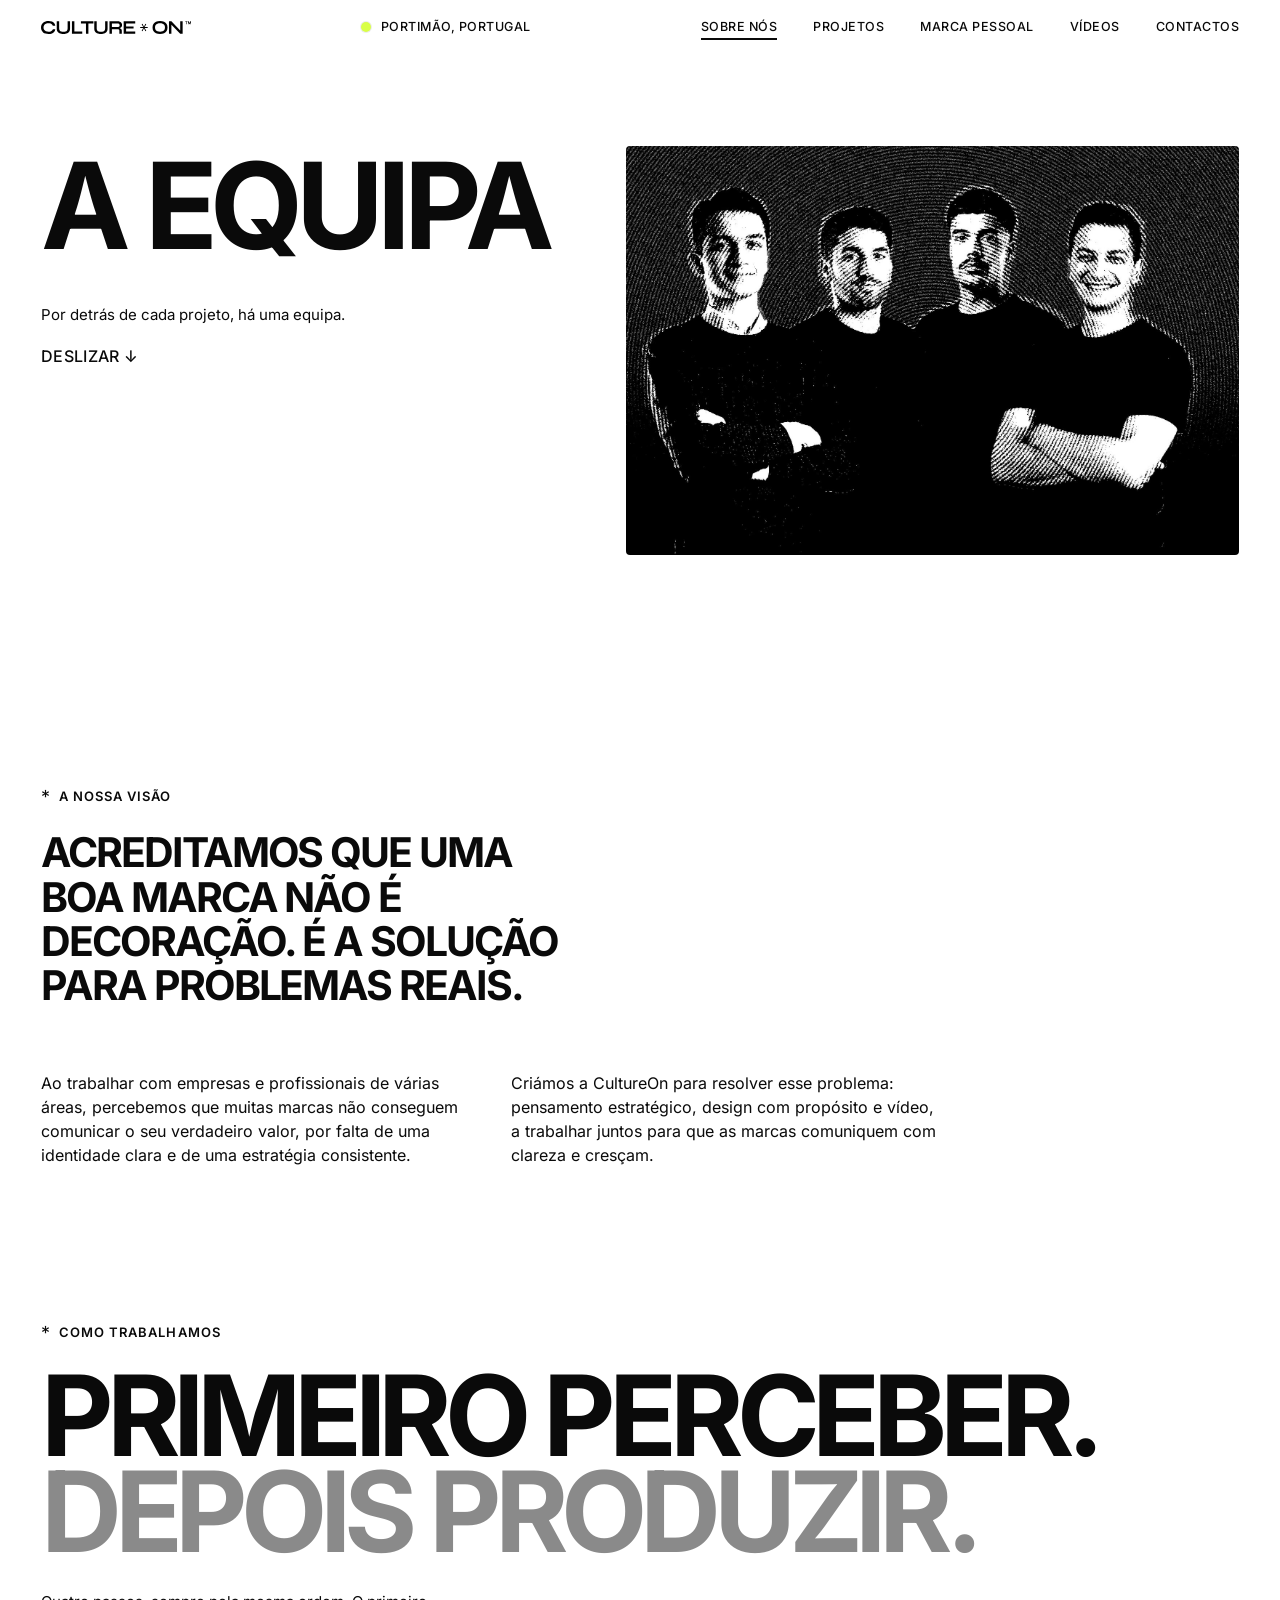
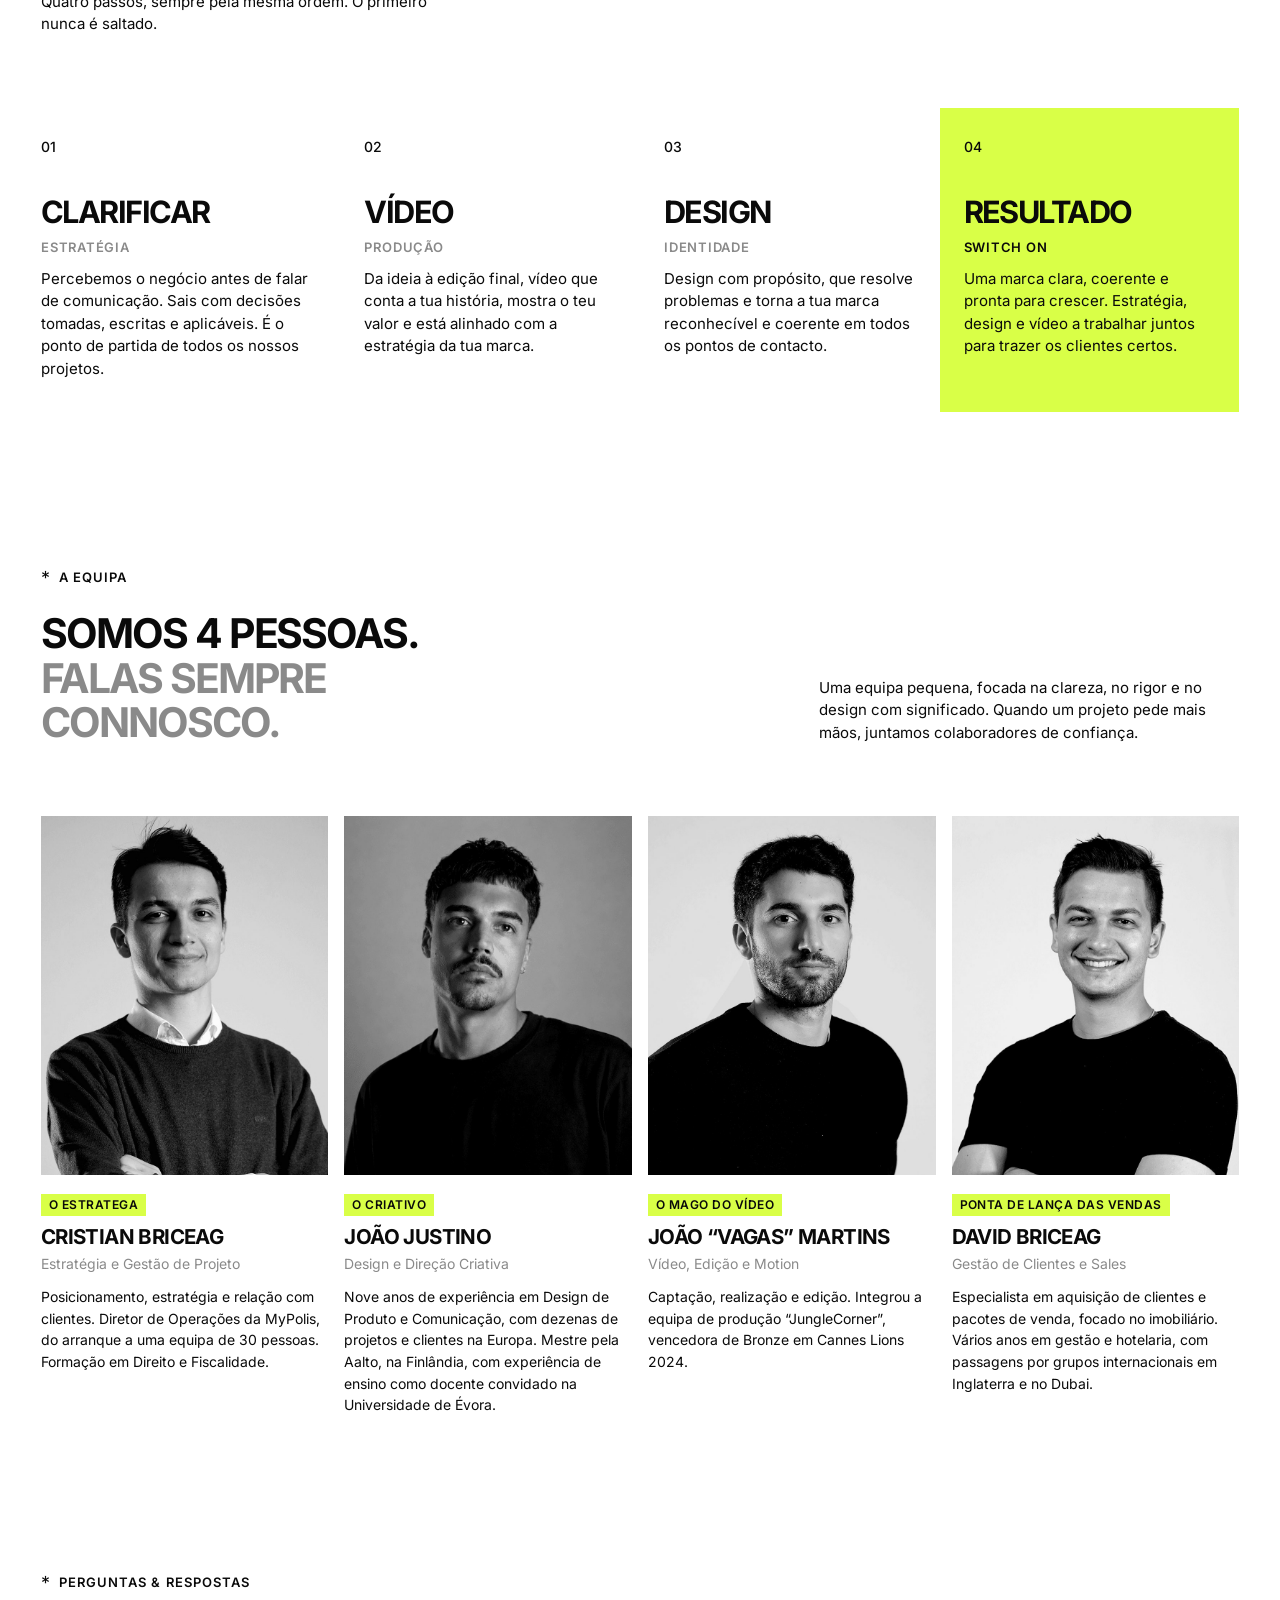
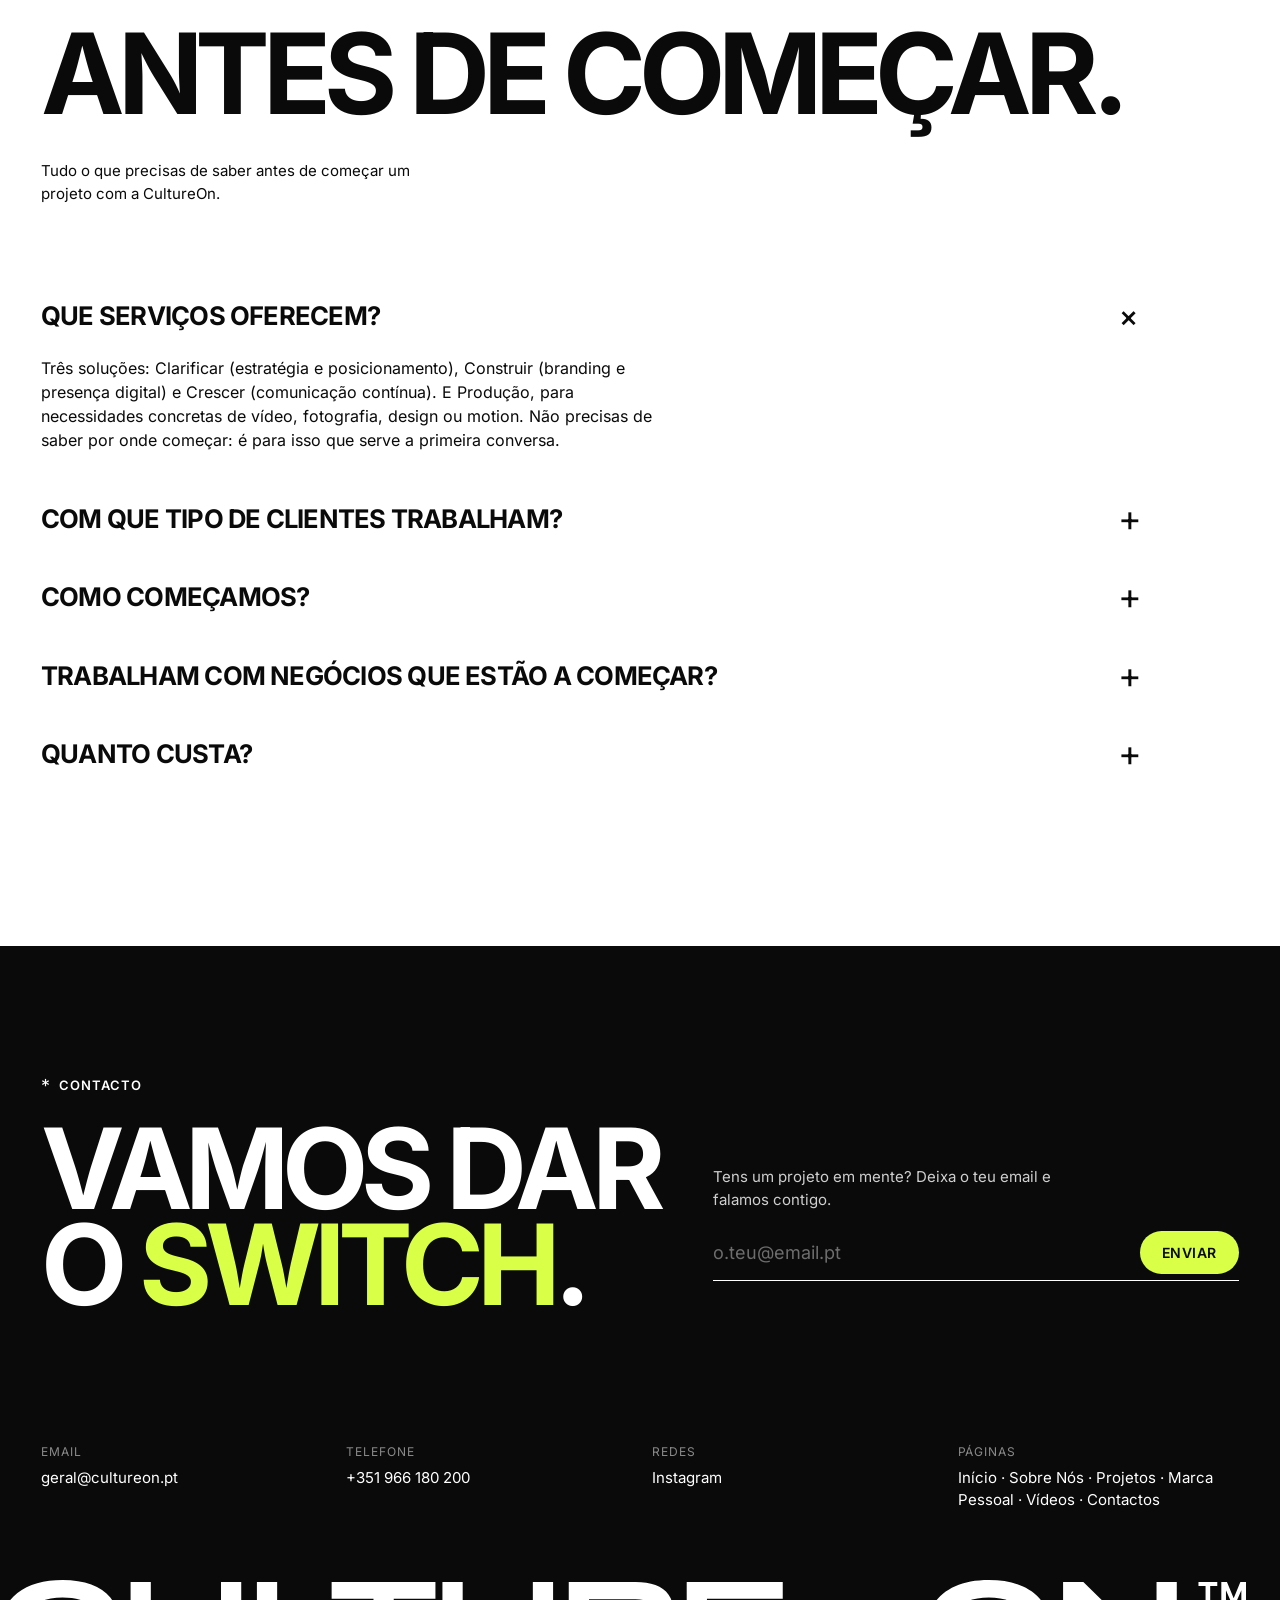
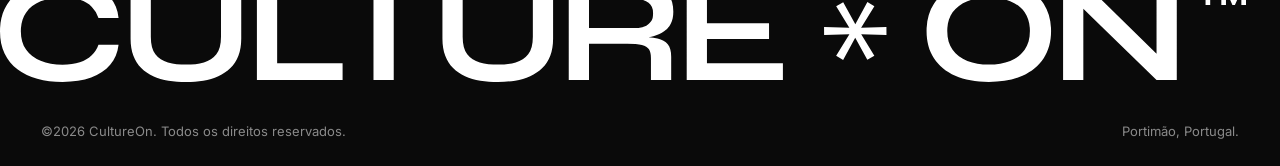
==== commit e312eaa6: "Títulos de página unificados (tamanho, posição, sem verde) Co-Authored-By: Claude Opus 5.5 <noreply@" ====
--- a/about/index.html
+++ b/about/index.html
@@ -9,7 +9,7 @@
   <meta property="og:title" content="Sobre Nós - CULTURE ON">
   <meta property="og:image" content="../assets/img/equipa/equipa.jpg">
   <link rel="preload" href="../assets/fonts/inter-latin-700-normal.woff2" as="font" type="font/woff2" crossorigin>
-  <link rel="stylesheet" href="../styles.css?v=e3ad0332">
+  <link rel="stylesheet" href="../styles.css?v=70fcebbe">
 </head>
 <body>
 
@@ -31,12 +31,12 @@
 <main>
 
   <!-- HERO -->
-  <section class="hero hero--page hero--team">
-    <h1 class="hero__title is-title" style="--fit: 3.48">
+  <section class="hero hero--page hero--team page-hero page-hero--media">
+    <h1 class="hero__title page-hero__title is-title" style="--fit: 3.51">
       <span>A equipa</span>
     </h1>
-    <div class="hero__side">
-      <p class="hero__lead">Por detrás de cada projeto, há uma equipa.</p>
+    <div class="hero__side page-hero__side">
+      <p class="hero__lead page-hero__lead">Por detrás de cada projeto, há uma equipa.</p>
       <a href="#visao" class="hero__scroll">Deslizar <span aria-hidden="true">↓</span></a>
     </div>
     <figure class="team-photo">
@@ -184,7 +184,7 @@
       <p class="eyebrow eyebrow--light">Contacto</p>
       <h2 class="footer__title is-title" style="--fit: 4.15">Vamos<br class="br-m"> dar<br class="br-d"><span class="sp-m">&nbsp;</span>o<br class="br-m"> <span class="accent">switch</span>.</h2>
     </div>
-    <form class="form" action="https://formspree.io/f/SEU_ID" method="POST">
+    <form class="form" action="https://formspree.io/f/xqpqldab" method="POST">
       <label for="email">Tens um projeto em mente? Deixa o teu email e falamos contigo.</label>
       <div class="form__row">
         <input id="email" name="email" type="email" placeholder="o.teu@email.pt" required autocomplete="email">
@@ -221,6 +221,6 @@
   </div>
 </footer>
 
-<script src="../main.js?v=7b4bc948"></script>
+<script src="../main.js?v=dd7f893d"></script>
 </body>
 </html>
--- a/styles.css
+++ b/styles.css
@@ -1259,3 +1259,61 @@
 @media (max-width: 600px) { .br-m { display: inline; } .sp-m { display: inline; } .br-d { display: none; } }
 /* Contactos: cada frase numa linha, também em telemóveis estreitos */
 @media (max-width: 389px) { .hero__lead--contact { font-size: 3.75vw; } }
+
+/* Projeto: banner logo abaixo da capa */
+.case__cover.case__cover--banner { margin-top: 12px; aspect-ratio: auto; height: auto; background: none; }
+.case__cover.case__cover--banner img { aspect-ratio: auto; height: auto; width: 100%; object-fit: contain; display: block; }
+
+/* =========================================================
+   Títulos de página unificados (Sobre, Projetos, Marca Pessoal,
+   Vídeos, Contactos e páginas de projeto)
+   Mesma posição, mesmo tamanho, mesma tipografia, sem verde.
+   ========================================================= */
+body .page-hero {
+  --hero-fit: 9.1;            /* largura (em) da linha mais longa: "A TUA IDENTIDADE." */
+  --hero-max: 120px;
+  display: block !important;
+  container-type: inline-size;
+  min-height: 0 !important;
+  padding: clamp(56px, 7vw, 112px) var(--pad) clamp(48px, 6vw, 96px) !important;
+  text-align: left;
+}
+html body .page-hero.page-hero .page-hero__title.page-hero__title {
+  font-family: var(--display); font-weight: 700; text-transform: uppercase;
+  font-size: min(var(--hero-max), calc(100cqi / var(--hero-fit))) !important;
+  line-height: 1 !important; letter-spacing: -.06em !important;
+  color: inherit !important; margin: 0 !important; max-width: none; text-wrap: initial;
+}
+body .page-hero .page-hero__title span { display: block; color: inherit !important; background: none !important; }
+body .page-hero .page-hero__title .accent, body .page-hero .page-hero__title mark { color: inherit !important; background: none !important; padding: 0 !important; }
+body .page-hero .page-hero__side {
+  display: flex; flex-direction: column; align-items: flex-start; gap: 18px;
+  margin: clamp(28px, 3vw, 44px) 0 0 !important; padding: 0 !important; max-width: none; width: auto;
+}
+body .page-hero .page-hero__lead {
+  max-width: 46ch !important; font-size: clamp(15px, 1.15vw, 17px); line-height: 1.5; margin: 0 !important;
+}
+body .lib .page-hero .page-hero__lead { color: #9a9a9a; }
+
+/* Sobre: foto à direita, alinhada com o topo do título */
+@media (min-width: 1000px) {
+  body .page-hero--media { display: grid !important; grid-template-columns: minmax(0, 1fr) minmax(0, 1.15fr); grid-template-rows: auto auto 1fr; column-gap: clamp(32px, 4vw, 72px); row-gap: 0; align-items: start; }
+  body .page-hero--media .page-hero__title { grid-column: 1; grid-row: 1; }
+  body .page-hero--media .page-hero__side { grid-column: 1; grid-row: 2; }
+  body .page-hero--media .team-photo { grid-column: 2; grid-row: 1 / 4; margin: 0 !important; align-self: start; }
+}
+@media (max-width: 999px) {
+  body .page-hero--media .team-photo { margin: clamp(32px, 5vw, 48px) 0 0 !important; max-width: none; }
+}
+
+/* Páginas de projeto: o link "← Projetos" fica por cima, sem empurrar o título */
+body .page-hero--case { padding-bottom: clamp(32px, 4vw, 56px) !important; }
+body .page-hero--case .link-arrow--back { display: inline-flex; margin-bottom: 18px; }
+body .page-hero--case .page-hero__title { margin-top: 0; }
+body .page-hero--case { padding-top: calc(clamp(56px, 7vw, 112px) - 41px) !important; }
+
+/* Telemóvel: as linhas podem partir; o tamanho é dado pela palavra mais longa */
+@media (max-width: 700px) {
+  body .page-hero { --hero-fit: 6.1; }
+  html body .page-hero--case.page-hero--case .page-hero__title.page-hero__title { font-size: min(var(--hero-max), calc(100cqi / var(--hero-fit)), calc(100cqi / var(--fit, .01))) !important; }
+}
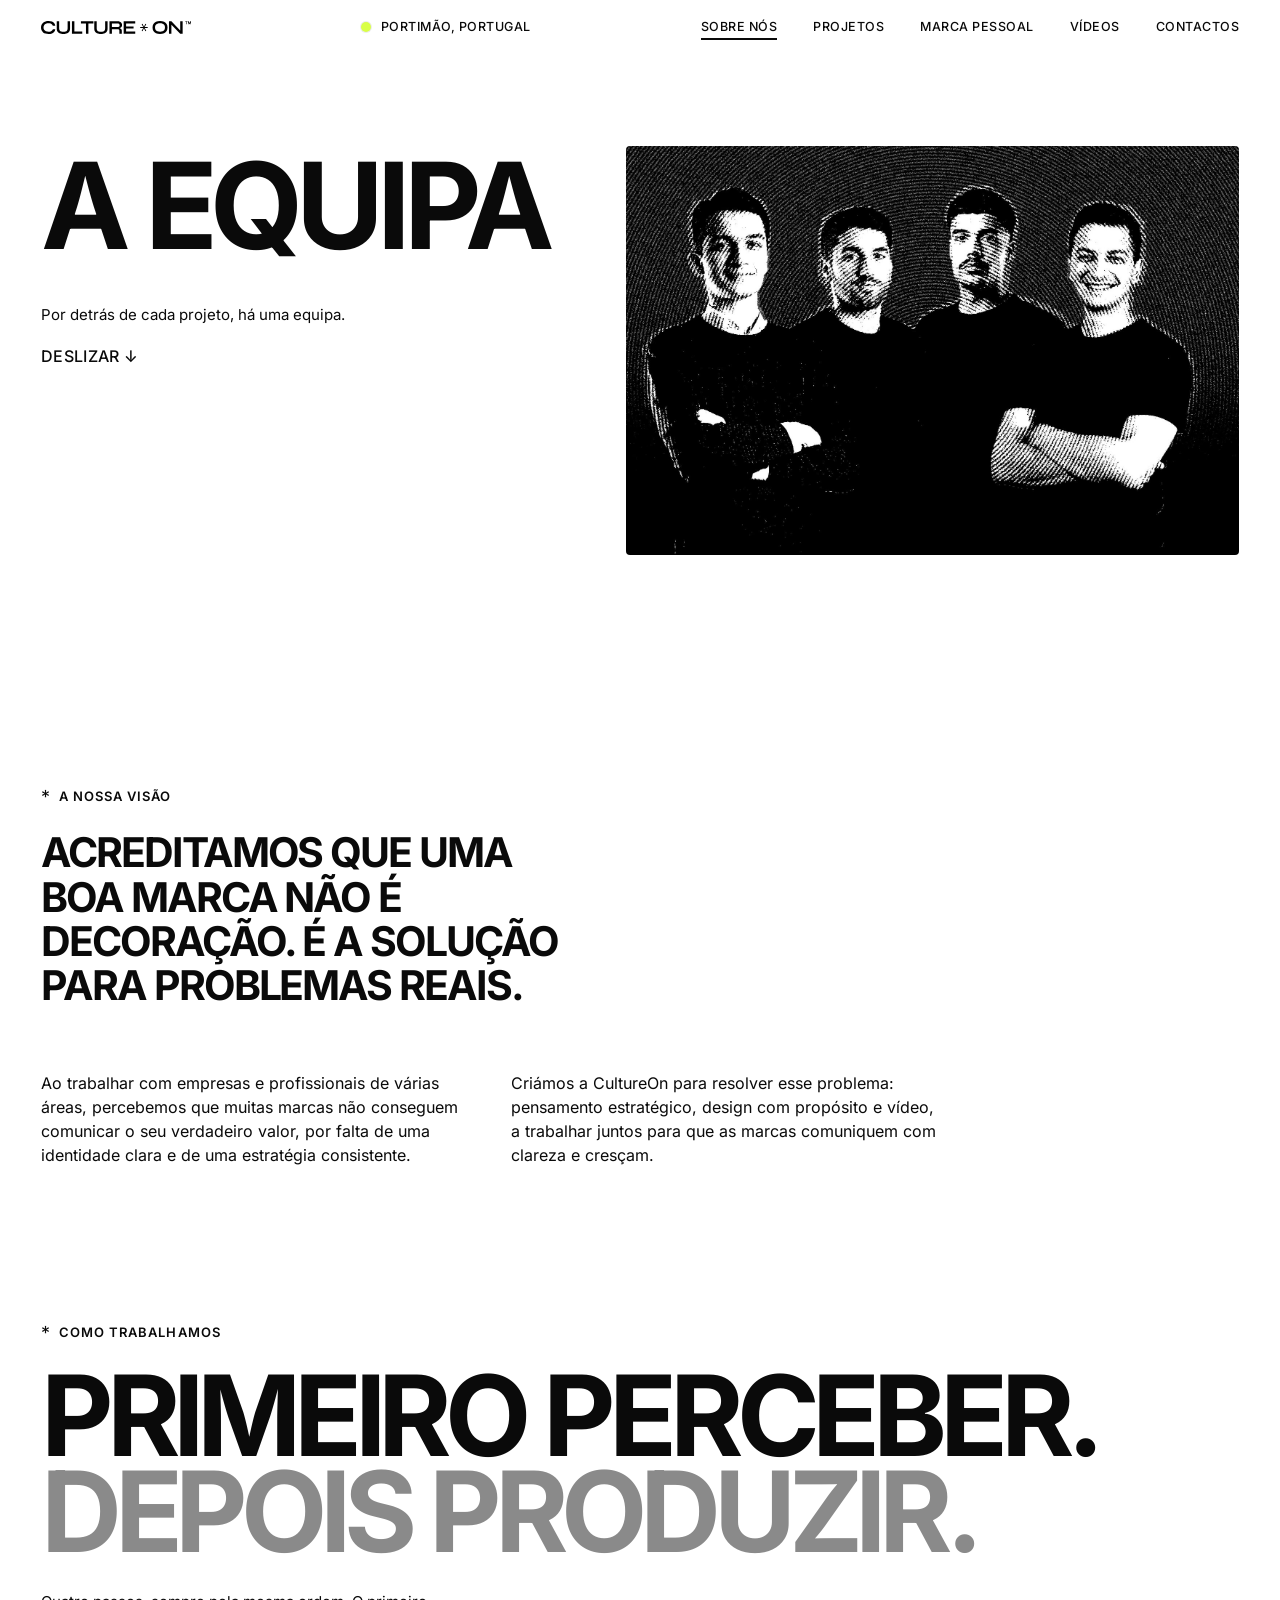
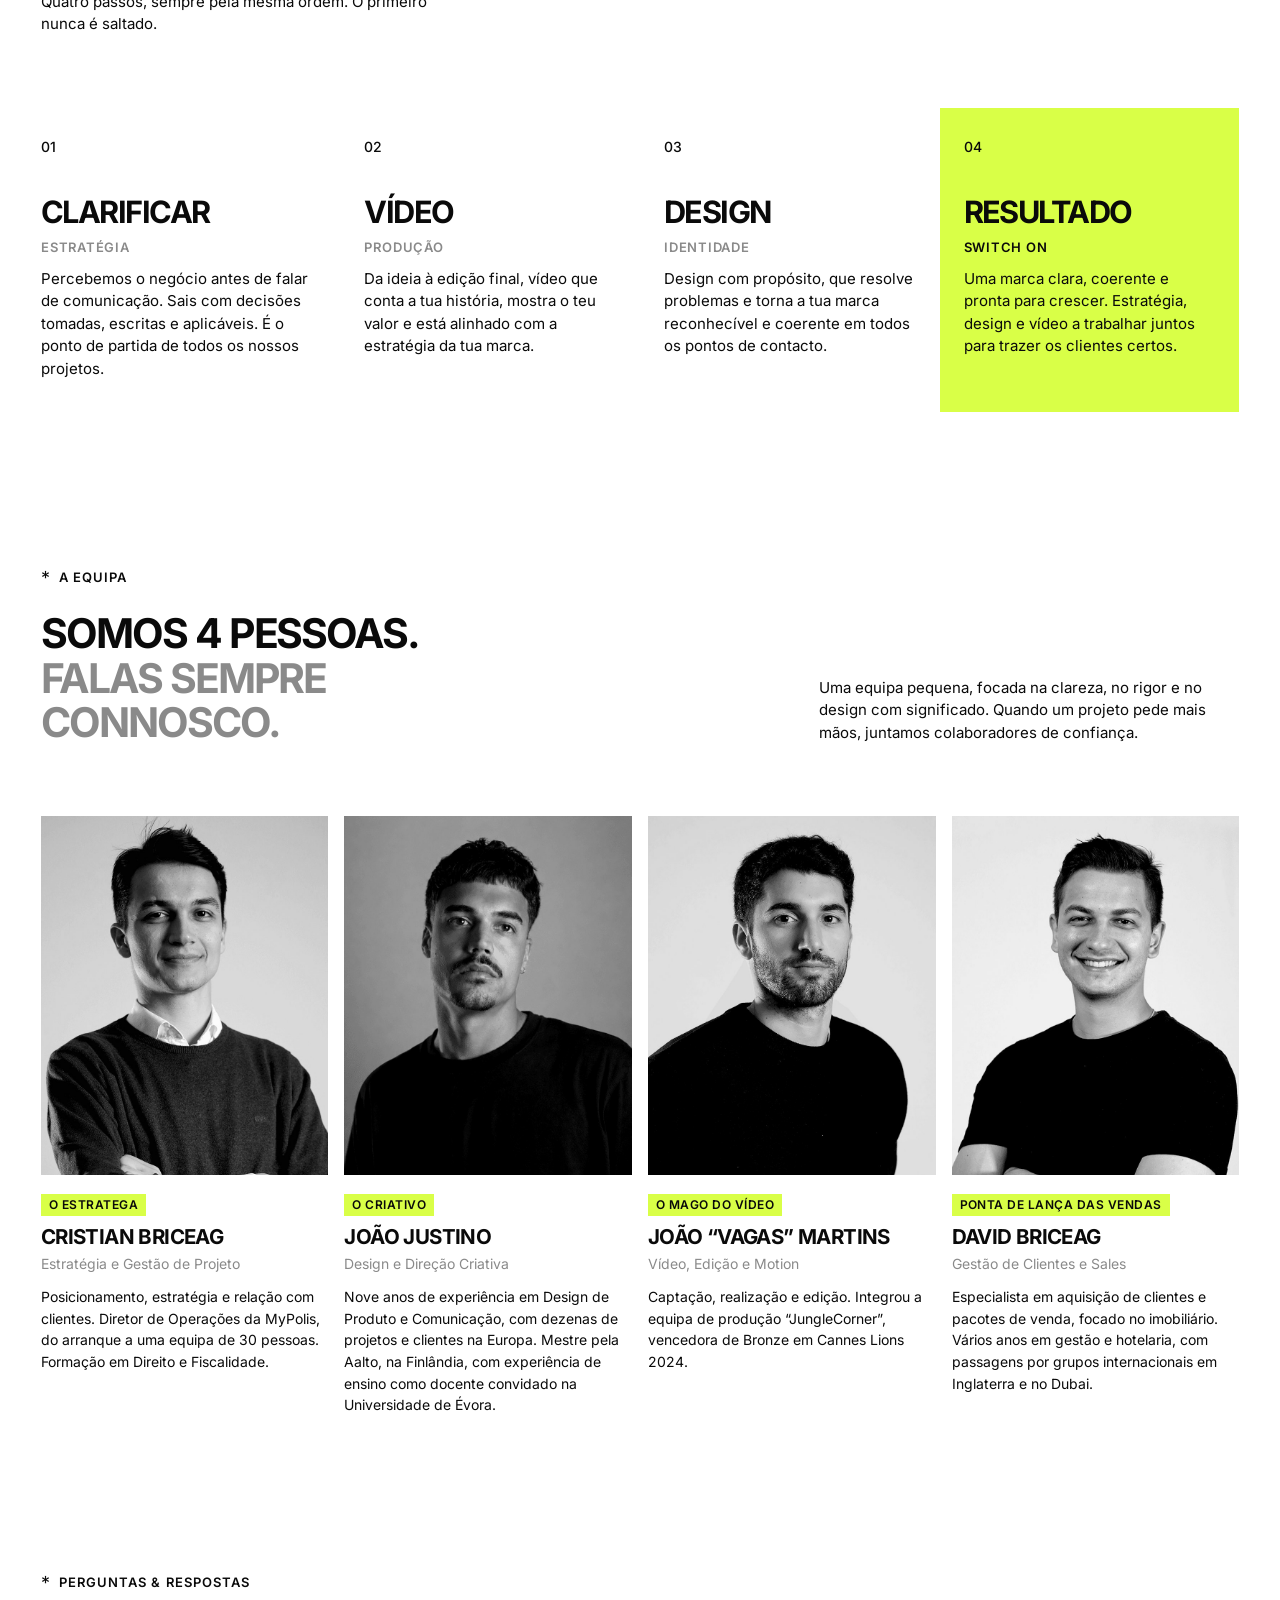
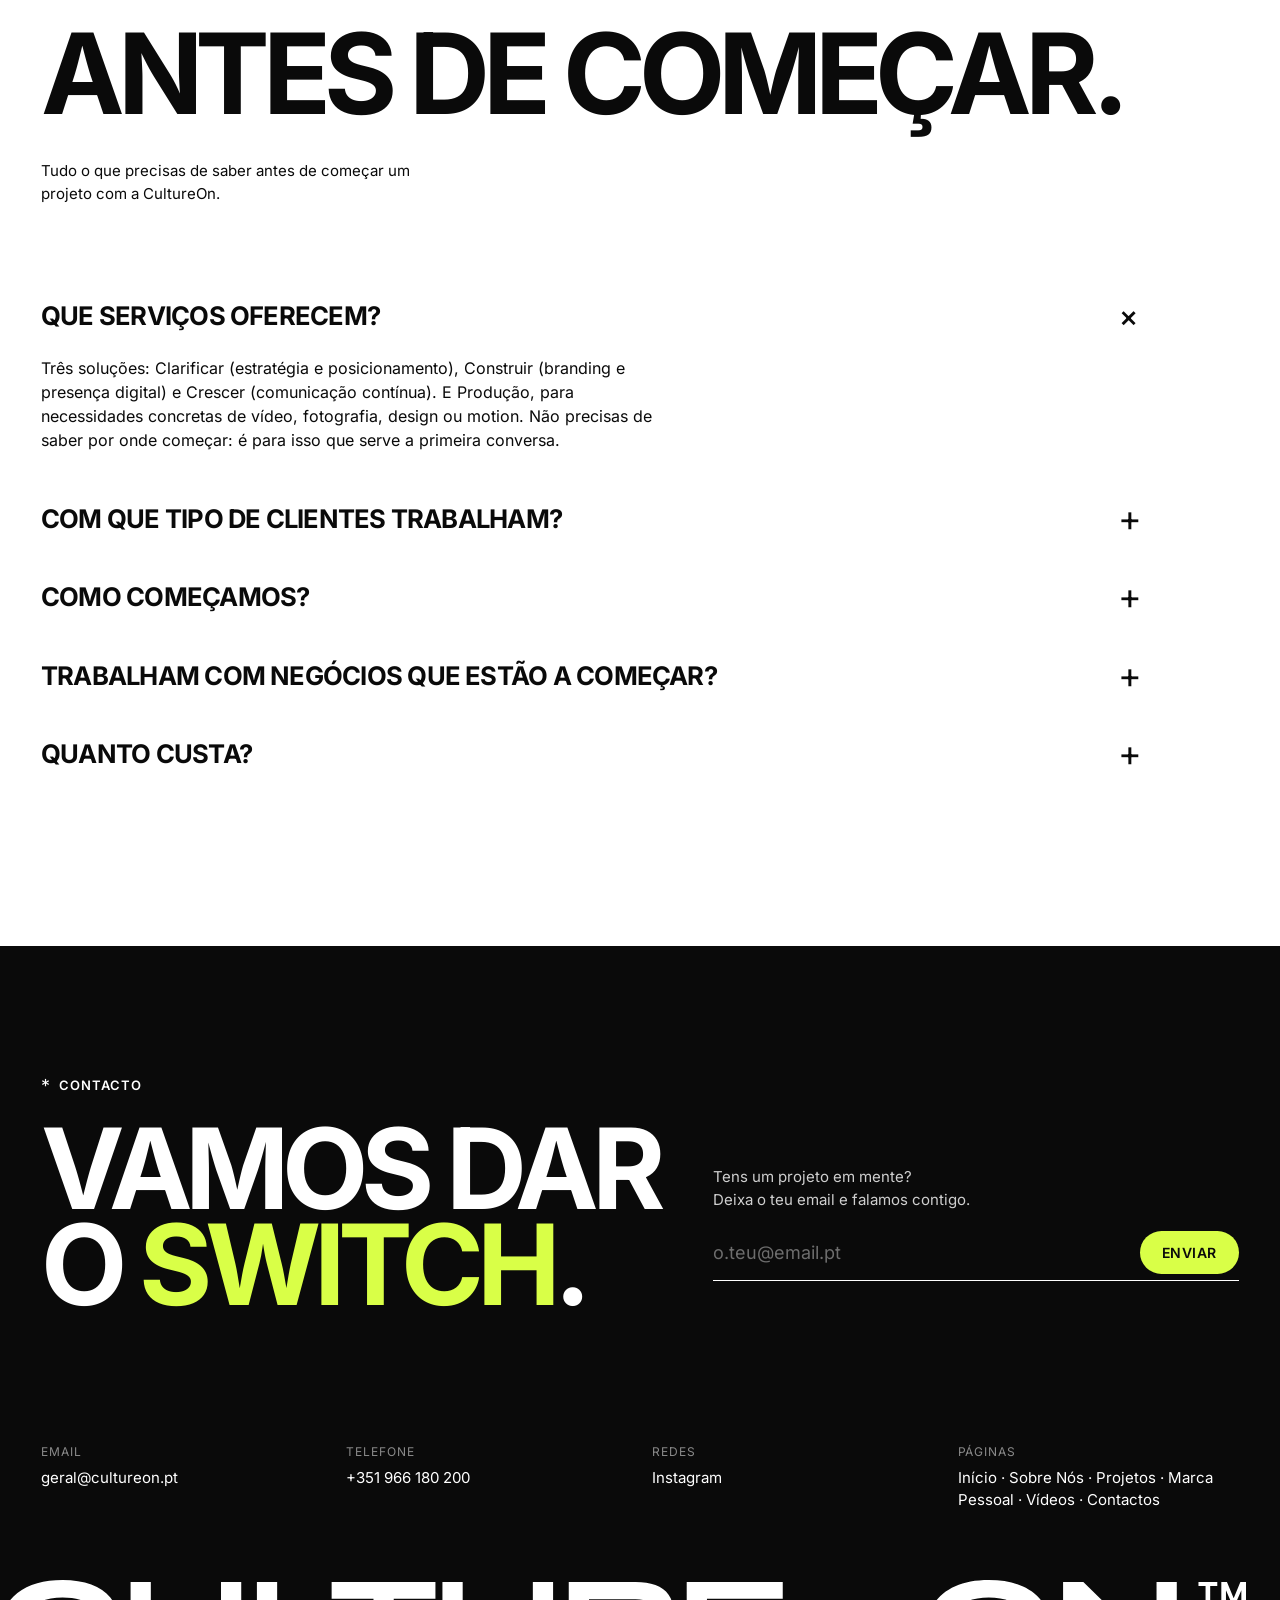
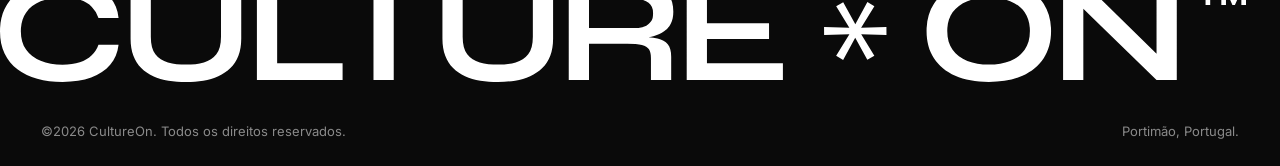
==== commit 2543835b: "Rodapé: texto do formulário em duas linhas Co-Authored-By: Claude Opus 5.5 <noreply@anthropic.com> C" ====
--- a/about/index.html
+++ b/about/index.html
@@ -4,10 +4,10 @@
   <meta charset="utf-8">
   <meta name="viewport" content="width=device-width, initial-scale=1">
   <title>Sobre Nós - CULTURE ON</title>
+  <!--og--><meta property="og:image" content="https://cultureon.pt/assets/img/og-cultureon.jpg"><meta property="og:image:width" content="1200"><meta property="og:image:height" content="630"><meta property="og:url" content="https://cultureon.pt/about/"><meta property="og:type" content="website"><meta property="og:site_name" content="CULTURE ON"><meta name="twitter:card" content="summary_large_image"><meta name="twitter:image" content="https://cultureon.pt/assets/img/og-cultureon.jpg"><!--/og-->
   <!--fav--><link rel="icon" href="../favicon.ico" sizes="any"><link rel="icon" type="image/png" href="../assets/icons/favicon-32.png" media="(prefers-color-scheme: light)"><link rel="icon" type="image/png" href="../assets/icons/favicon-dark-32.png" media="(prefers-color-scheme: dark)"><link rel="apple-touch-icon" href="../assets/icons/apple-touch-icon.png"><!--/fav-->
   <meta name="description" content="Por detrás de cada projeto, há uma equipa. Conhece a CultureOn: estratégia, vídeo e design em Portimão, Algarve.">
   <meta property="og:title" content="Sobre Nós - CULTURE ON">
-  <meta property="og:image" content="../assets/img/equipa/equipa.jpg">
   <link rel="preload" href="../assets/fonts/inter-latin-700-normal.woff2" as="font" type="font/woff2" crossorigin>
   <link rel="stylesheet" href="../styles.css?v=70fcebbe">
 </head>
@@ -185,7 +185,7 @@
       <h2 class="footer__title is-title" style="--fit: 4.15">Vamos<br class="br-m"> dar<br class="br-d"><span class="sp-m">&nbsp;</span>o<br class="br-m"> <span class="accent">switch</span>.</h2>
     </div>
     <form class="form" action="https://formspree.io/f/xqpqldab" method="POST">
-      <label for="email">Tens um projeto em mente? Deixa o teu email e falamos contigo.</label>
+      <label for="email">Tens um projeto em mente?<br> Deixa o teu email e falamos contigo.</label>
       <div class="form__row">
         <input id="email" name="email" type="email" placeholder="o.teu@email.pt" required autocomplete="email">
         <button type="submit">Enviar</button>
